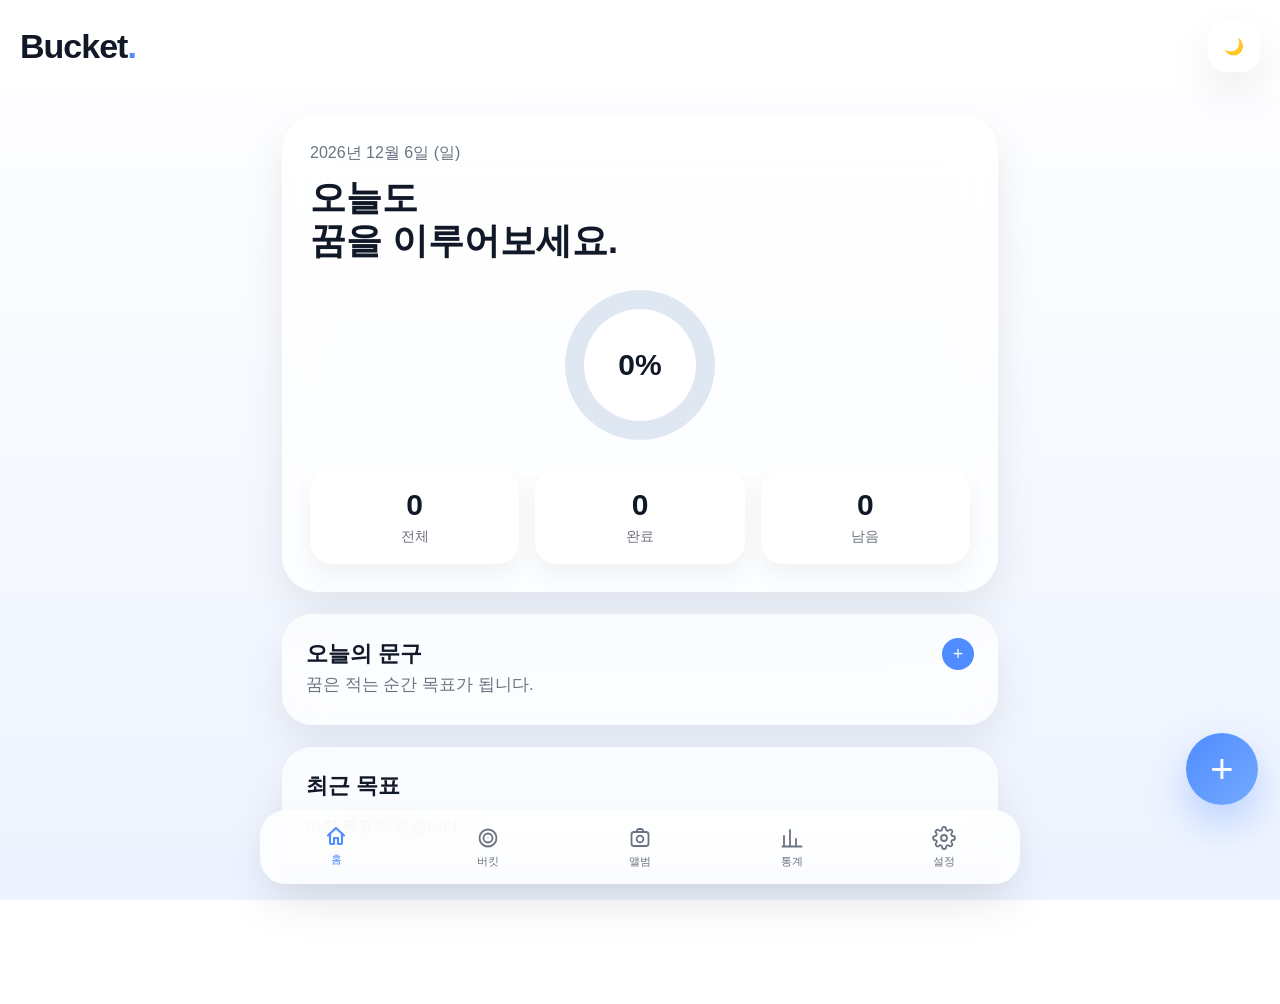
==== index.html @ 5570cad8 "Add files via upload" ====
<!DOCTYPE html>
<html lang="ko">

<head>

    <meta charset="UTF-8">

    <meta
        name="viewport"
        content="width=device-width, initial-scale=1.0, viewport-fit=cover">

    <meta
        name="theme-color"
        content="#F5F7FB">

    <title>Bucket</title>

    <link
        rel="stylesheet"
        href="style.css">

    <script
        src="https://accounts.google.com/gsi/client"
        async
        defer
        onload="if(window.onGisLoad){window.onGisLoad();}"></script>

</head>

<body>

    <!-- ========================= -->

    <!-- TOAST / NOTICE -->

    <!-- ========================= -->

    <div class="toastContainer" id="toastContainer"></div>

    <!-- ========================= -->

    <!-- HEADER -->

    <!-- ========================= -->

    <header class="header">

        <div class="logo">

            Bucket<span>.</span>

        </div>

        <div class="headerButtons">

            <button id="themeButton">

                🌙

            </button>

        </div>

    </header>

    <!-- ========================= -->

    <!-- MAIN -->

    <!-- ========================= -->

    <main id="app">

        <!-- ========================= -->

        <!-- HOME -->

        <!-- ========================= -->

        <section
            id="homePage"
            class="page active">

            <div class="heroCard">

                <p
                    class="today"
                    id="todayDate">

                </p>

                <h1>

                    오늘도<br>

                    꿈을 이루어보세요.

                </h1>

                <div class="progressWrapper">

                    <div
                        class="progressCircle"
                        id="progressCircle">

                        <span id="progressPercent">

                            0%

                        </span>

                    </div>

                </div>

                <div class="heroStats">

                    <div class="statCard">

                        <h2 id="totalCount">

                            0

                        </h2>

                        <p>

                            전체

                        </p>

                    </div>

                    <div class="statCard">

                        <h2 id="doneCount">

                            0

                        </h2>

                        <p>

                            완료

                        </p>

                    </div>

                    <div class="statCard">

                        <h2 id="remainCount">

                            0

                        </h2>

                        <p>

                            남음

                        </p>

                    </div>

                </div>

            </div>

            <section class="quoteCard">

                <div class="quoteCardHeader">

                    <h3>

                        오늘의 문구

                    </h3>

                    <button
                        id="addQuoteButton"
                        class="quoteAddButton"
                        title="나만의 문구 추가">

                        +

                    </button>

                </div>

                <p id="todayQuote">

                </p>

            </section>

            <section class="recentCard">

                <h3>

                    최근 목표

                </h3>

                <div
                    id="recentBuckets">

                </div>

            </section>

        </section>

        <!-- ========================= -->

        <!-- BUCKET -->

        <!-- ========================= -->

        <section
            id="bucketPage"
            class="page">

            <div class="searchArea">

                <input
                    id="searchInput"
                    placeholder="버킷 검색">

                <button
                    id="sortButton">

                    ⇅

                </button>

            </div>

            <div
                class="categoryList"
                id="categoryList">

                <button
                    class="category active"
                    data-category="전체">

                    전체

                </button>

                <button
                    class="category"
                    data-category="여행">

                    여행

                </button>

                <button
                    class="category"
                    data-category="자기계발">

                    자기계발

                </button>

                <button
                    class="category"
                    data-category="건강">

                    건강

                </button>

                <button
                    class="category"
                    data-category="재테크">

                    재테크

                </button>

                <button
                    class="category"
                    data-category="취미">

                    취미

                </button>

                <button
                    class="category"
                    data-category="기타">

                    기타

                </button>

            </div>

            <div
                id="bucketList">

            </div>

        </section>

        <!-- ========================= -->

        <!-- GALLERY -->

        <!-- ========================= -->

        <section
            id="galleryPage"
            class="page">

            <div class="galleryHeader">

                <h2>

                    기념 앨범

                </h2>

                <p id="galleryCount">

                    0장

                </p>

            </div>

            <div
                id="galleryGrid"
                class="galleryGrid">

            </div>

        </section>

        <!-- ========================= -->

        <!-- STATS -->

        <!-- ========================= -->

        <section
            id="statsPage"
            class="page">

            <h2>

                통계

            </h2>

            <div
                id="statsContainer">

            </div>

        </section>

                <!-- ========================= -->
        <!-- SETTINGS -->
        <!-- ========================= -->

        <section
            id="settingsPage"
            class="page">

            <h2>

                설정

            </h2>

            <div class="settingsList">

                <div class="settingItem themeSettingItem">

                    <span>🎨 테마</span>

                    <div class="themeOptions" id="themeOptions">

                        <button class="themeOption" data-theme="default">
                            <span class="themeSwatch themeSwatchDefault"></span>
                            기본
                        </button>

                        <button class="themeOption" data-theme="dark">
                            <span class="themeSwatch themeSwatchDark"></span>
                            다크
                        </button>

                        <button class="themeOption" data-theme="apple">
                            <span class="themeSwatch themeSwatchApple"></span>
                            메탈
                        </button>

                        <button class="themeOption" data-theme="glass">
                            <span class="themeSwatch themeSwatchGlass"></span>
                            글래스
                        </button>

                    </div>

                </div>

                <div
                    class="settingItem metalDarkSettingItem"
                    id="metalDarkSettingItem">

                    <span>🌗 메탈 다크 모드</span>

                    <button
                        class="switchToggle"
                        id="metalDarkToggle"
                        role="switch"
                        aria-checked="true">

                        <span class="switchKnob"></span>

                    </button>

                </div>

                <button
                    class="settingItem"
                    id="googleDriveButton">

                    <span>☁️ 구글 드라이브 자동 저장</span>

                    <span class="driveStatusWrap">

                        <span id="googleDriveStatus">연결하기</span>

                        <small id="googleDriveTime"></small>

                    </span>

                </button>

                <button
                    class="settingItem"
                    id="exportButton">

                    <span>📤 전체 백업</span>

                    <span>›</span>

                </button>

                <button
                    class="settingItem"
                    id="importButton">

                    <span>📥 전체 가져오기</span>

                    <span>›</span>

                </button>

                <input
                    type="file"
                    id="importFile"
                    accept=".json"
                    hidden>

                <button
                    class="settingItem"
                    id="exportPhotosButton">

                    <span>🖼 사진만 백업</span>

                    <span>›</span>

                </button>

                <button
                    class="settingItem"
                    id="importPhotosButton">

                    <span>📥 사진만 가져오기</span>

                    <span>›</span>

                </button>

                <input
                    type="file"
                    id="importPhotosFile"
                    accept=".json"
                    hidden>

                <button
                    class="settingItem danger"
                    id="deleteAllButton">

                    <span>🗑 전체 삭제</span>

                    <span>›</span>

                </button>

            </div>

            <div class="appInfo">

                <h3>

                    Bucket v0.3

                </h3>

                <p>

                    나만의 버킷리스트를 기록하고
                    목표를 달성해보세요.

                </p>

            </div>

        </section>

    </main>

    <!-- ========================= -->
    <!-- ADD BUTTON -->
    <!-- ========================= -->

    <button
        id="addButton"
        class="fab">

        +

    </button>

    <!-- ========================= -->
    <!-- ADD / EDIT MODAL -->
    <!-- ========================= -->

    <div
        class="modal"
        id="bucketModal">

        <div class="modalSheet">

            <div class="sheetHeader">

                <h2 id="modalTitle">

                    새 버킷리스트

                </h2>

            </div>

            <div class="inputGroup">

                <label>

                    제목

                </label>

                <input
                    id="titleInput"
                    placeholder="예) 오로라 보기">

            </div>

            <div class="inputGroup">

                <label>

                    카테고리

                </label>

                <select
                    id="categoryInput">

                    <option>여행</option>
                    <option>자기계발</option>
                    <option>건강</option>
                    <option>재테크</option>
                    <option>취미</option>
                    <option>기타</option>

                </select>

            </div>

            <div class="doubleRow">

                <div class="inputGroup">

                    <label>

                        목표 날짜

                    </label>

                    <input
                        type="date"
                        id="dateInput">

                </div>

                <div class="inputGroup">

                    <label>

                        중요도

                    </label>

                    <select
                        id="starInput">

                        <option value="false">

                            일반

                        </option>

                        <option value="true">

                            ⭐ 중요

                        </option>

                    </select>

                </div>

            </div>

            <div class="inputGroup">

                <label>

                    메모

                </label>

                <textarea
                    id="memoInput"
                    rows="5"
                    placeholder="메모를 입력하세요."></textarea>

            </div>

            <div class="modalButtons">

                <button
                    id="saveButton"
                    class="primaryButton">

                    저장

                </button>

                <button
                    id="cancelButton"
                    class="secondaryButton">

                    취소

                </button>

            </div>

        </div>

    </div>

    <!-- ========================= -->
    <!-- QUOTE MODAL -->
    <!-- ========================= -->

    <div
        class="modal"
        id="quoteModal">

        <div class="modalSheet">

            <div class="sheetHeader">

                <h2>

                    나만의 문구

                </h2>

            </div>

            <div class="inputGroup">

                <label>

                    새 문구 입력

                </label>

                <textarea
                    id="quoteTextInput"
                    rows="3"
                    placeholder="예) 나만의 응원 문구를 적어보세요."></textarea>

            </div>

            <div class="modalButtons">

                <button
                    id="quoteAddSaveButton"
                    class="primaryButton">

                    추가

                </button>

                <button
                    id="quoteCloseButton"
                    class="secondaryButton">

                    닫기

                </button>

            </div>

            <div
                id="myQuoteList"
                class="myQuoteList">

            </div>

        </div>

    </div>

    <!-- ========================= -->
    <!-- COMPLETE CELEBRATION MODAL -->
    <!-- ========================= -->

    <div
        class="modal"
        id="celebrateModal">

        <div class="modalSheet">

            <div class="sheetHeader celebrateHeader">

                <div class="celebrateEmoji">🎉</div>

                <h2 id="celebrateTitle">

                    목표 달성!

                </h2>

                <p class="celebrateSub">

                    기념 사진을 남겨보세요.

                </p>

            </div>

            <div class="inputGroup">

                <label id="photoInputLabel">

                    기념 사진 (선택)

                </label>

                <p
                    class="photoLimitHint"
                    id="photoLimitHint">

                </p>

                <label
                    class="photoUpload"
                    id="photoUploadArea">

                    <input
                        type="file"
                        id="photoInput"
                        accept="image/*"
                        hidden>

                    <div
                        class="photoPlaceholder"
                        id="photoPlaceholder">

                        <span>📷</span>

                        <p>

                            탭해서 사진 선택

                        </p>

                    </div>

                    <img
                        id="photoPreview"
                        class="photoPreview hidden"
                        alt="기념 사진 미리보기">

                </label>

                <div
                    id="photoPreviewGrid"
                    class="photoPreviewGrid hidden">

                </div>

            </div>

            <div class="modalButtons">

                <button
                    id="celebrateSaveButton"
                    class="primaryButton">

                    완료 저장

                </button>

                <button
                    id="celebrateSkipButton"
                    class="secondaryButton">

                    사진 없이 완료

                </button>

            </div>

        </div>

    </div>

    <!-- ========================= -->
    <!-- PHOTO VIEW MODAL -->
    <!-- ========================= -->

    <div
        class="modal photoViewModal"
        id="photoViewModal">

        <div class="photoViewContent">

            <button
                id="closePhotoView"
                class="photoViewClose">

                ✕

            </button>

            <img
                id="photoViewImage"
                alt="기념 사진">

            <p id="photoViewTitle"></p>

            <p
                id="photoViewBucket"
                class="photoViewBucket">

            </p>

            <div class="photoViewActions">

                <button
                    id="replacePhotoButton"
                    class="photoActionButton replace">

                    교체

                </button>

                <button
                    id="deletePhotoButton"
                    class="photoActionButton delete">

                    삭제

                </button>

            </div>

            <input
                type="file"
                id="replacePhotoInput"
                accept="image/*"
                hidden>

        </div>

    </div>

    <!-- ========================= -->
    <!-- WELCOME / INSTALL GUIDE MODAL -->
    <!-- ========================= -->

    <div
        class="modal"
        id="welcomeModal">

        <div class="modalSheet">

            <div class="sheetHeader welcomeHeader">

                <div class="welcomeEmoji">✨</div>

                <h2>
                    버킷리스트에 오신 걸 환영해요
                </h2>

                <p class="welcomeSub">
                    홈 화면에 추가하면 앱처럼 더 편하게 쓸 수 있어요.
                </p>

            </div>

            <div class="installGuide">

                <div class="installStep">

                    <span class="installStepNum">1</span>

                    <div class="installStepText">
                        <strong>Safari에서 열기</strong>
                        <p>다른 앱 안에서 열었다면 Safari로 열어주세요.</p>
                    </div>

                </div>

                <div class="installStep">

                    <span class="installStepNum">2</span>

                    <div class="installStepText">
                        <strong>공유 버튼 탭하기</strong>
                        <p>화면 하단의 <span class="installIcon">⎋</span> 공유 아이콘을 눌러주세요.</p>
                    </div>

                </div>

                <div class="installStep">

                    <span class="installStepNum">3</span>

                    <div class="installStepText">
                        <strong>더보기 선택</strong>
                        <p>목록을 아래로 내려 "더보기"를 눌러주세요.</p>
                    </div>

                </div>

                <div class="installStep">

                    <span class="installStepNum">4</span>

                    <div class="installStepText">
                        <strong>홈 화면에 추가</strong>
                        <p>"홈 화면에 추가"를 선택하면 아이콘이 생성돼요.</p>
                    </div>

                </div>

            </div>

            <div class="modalButtons">

                <button
                    id="welcomeCloseButton"
                    class="primaryButton">

                    확인했어요

                </button>

            </div>

        </div>

    </div>

    <!-- ========================= -->
    <!-- BOTTOM NAVIGATION -->
    <!-- ========================= -->

    <nav class="bottomNav">

        <button
            class="navButton active"
            data-page="homePage">

            <span class="navIcon">
                <svg viewBox="0 0 24 24">
                    <path d="M4 11.5 12 4l8 7.5" />
                    <path d="M6 10v9a1 1 0 0 0 1 1h3v-6h4v6h3a1 1 0 0 0 1-1v-9" />
                </svg>
            </span>

            <small>홈</small>

        </button>

        <button
            class="navButton"
            data-page="bucketPage">

            <span class="navIcon">
                <svg viewBox="0 0 24 24">
                    <circle cx="12" cy="12" r="8.5" />
                    <circle cx="12" cy="12" r="4.5" />
                    <circle cx="12" cy="12" r="0.6" fill="currentColor" stroke="none" />
                </svg>
            </span>

            <small>버킷</small>

        </button>

        <button
            class="navButton"
            data-page="galleryPage">

            <span class="navIcon">
                <svg viewBox="0 0 24 24">
                    <rect x="3.5" y="6" width="17" height="14" rx="2.5" />
                    <path d="M8 6l1.6-2.4A1 1 0 0 1 10.5 3h3a1 1 0 0 1 .9.6L16 6" />
                    <circle cx="12" cy="13" r="3.4" />
                </svg>
            </span>

            <small>앨범</small>

        </button>

        <button
            class="navButton"
            data-page="statsPage">

            <span class="navIcon">
                <svg viewBox="0 0 24 24">
                    <path d="M4 20V10" />
                    <path d="M10 20V4" />
                    <path d="M16 20v-7" />
                    <path d="M2.5 20.5h19" />
                </svg>
            </span>

            <small>통계</small>

        </button>

        <button
            class="navButton"
            data-page="settingsPage">

            <span class="navIcon">
                <svg viewBox="0 0 24 24">
                    <circle cx="12" cy="12" r="3" />
                    <path d="M19.4 15a1.65 1.65 0 0 0 .33 1.82l.06.06a2 2 0 1 1-2.83 2.83l-.06-.06a1.65 1.65 0 0 0-1.82-.33 1.65 1.65 0 0 0-1 1.51V21a2 2 0 0 1-4 0v-.09A1.65 1.65 0 0 0 9 19.4a1.65 1.65 0 0 0-1.82.33l-.06.06a2 2 0 1 1-2.83-2.83l.06-.06a1.65 1.65 0 0 0 .33-1.82 1.65 1.65 0 0 0-1.51-1H3a2 2 0 0 1 0-4h.09A1.65 1.65 0 0 0 4.6 9a1.65 1.65 0 0 0-.33-1.82l-.06-.06a2 2 0 1 1 2.83-2.83l.06.06a1.65 1.65 0 0 0 1.82.33H9a1.65 1.65 0 0 0 1-1.51V3a2 2 0 0 1 4 0v.09a1.65 1.65 0 0 0 1 1.51 1.65 1.65 0 0 0 1.82-.33l.06-.06a2 2 0 1 1 2.83 2.83l-.06.06a1.65 1.65 0 0 0-.33 1.82V9a1.65 1.65 0 0 0 1.51 1H21a2 2 0 0 1 0 4h-.09a1.65 1.65 0 0 0-1.51 1z" />
                </svg>
            </span>

            <small>설정</small>

        </button>

    </nav>

    <script src="app.js"></script>

</body>

</html>
---- style.css ----
/* =======================================================
   Bucket App v0.2
   style.css - Part 1
======================================================= */

*{
    margin:0;
    padding:0;
    box-sizing:border-box;
    -webkit-tap-highlight-color:transparent;
}

:root{

    --blue:#4F8CFF;
    --green:#2ECC71;
    --orange:#FFB347;
    --red:#FF6B6B;
    --purple:#8B5CF6;

    --background:#F4F7FB;
    --card:rgba(255,255,255,.72);

    --surface:#FFFFFF;
    --surface-alt:#F5F7FB;
    --secondary-btn:#E5E7EB;

    --nav-bg:rgba(255,255,255,.82);
    --header-bg:rgba(255,255,255,.72);
    --header-border:rgba(255,255,255,.35);

    --text:#111827;
    --sub:#6B7280;

    --radius:28px;

    --shadow:
    0 20px 45px rgba(0,0,0,.08);

    --border:
    rgba(255,255,255,.45);

    --card-blur:20px;
    --nav-blur:24px;
    --header-blur:18px;

    --track-bg:#DFE7F3;

    --body-bg:
    linear-gradient(
    180deg,
    #ffffff,
    #edf3ff
    );

}

html{

    scroll-behavior:smooth;

}

body{

    font-family:
    -apple-system,
    BlinkMacSystemFont,
    "SF Pro Display",
    "Pretendard",
    sans-serif;

    background:var(--body-bg);

    background-attachment:fixed;

    color:var(--text);

    min-height:100vh;

    padding-bottom:120px;

    transition:
    background .4s ease,
    color .3s ease;

}

/* ===================================== */
/* THEME: DARK                            */
/* ===================================== */

body.dark{

    --background:#0F172A;
    --card:rgba(30,41,59,.82);

    --surface:#1E293B;
    --surface-alt:#334155;
    --secondary-btn:#334155;

    --nav-bg:rgba(30,41,59,.92);
    --header-bg:rgba(15,23,42,.82);
    --header-border:rgba(255,255,255,.08);

    --text:#F8FAFC;
    --sub:#CBD5E1;

    --border:rgba(255,255,255,.08);

    --track-bg:#334155;

    --body-bg:#0F172A;

}

/* ===================================== */
/* THEME: APPLE (Brushed Steel / Metal)   */
/* ===================================== */

body.apple{

    --blue:#8FA6B8;
    --green:#30D158;
    --orange:#FF9F0A;
    --red:#FF453A;
    --purple:#A98FD8;

    --metal-blue:
    linear-gradient(
    135deg,
    #E4E9EE 0%,
    #AEBBC6 22%,
    #6E8497 48%,
    #435364 72%,
    #263038 100%
    );

    --metal-blue-flat:#5B7185;

    --background:#2A2C2F;
    --card:rgba(255,255,255,.07);

    --surface:#3A3D41;
    --surface-alt:#313437;
    --secondary-btn:#45484D;

    --nav-bg:rgba(28,30,32,.78);
    --header-bg:rgba(24,26,28,.7);
    --header-border:rgba(255,255,255,.08);

    --text:#F1F2F4;
    --sub:#9A9DA3;

    --shadow:
    0 20px 45px rgba(0,0,0,.45);

    --border:rgba(255,255,255,.09);

    --track-bg:#1E2022;

    --body-bg:
    radial-gradient(
    circle at 18% -10%,
    #55585c,
    transparent 55%
    ),
    radial-gradient(
    circle at 90% 110%,
    #3a3d40,
    transparent 55%
    ),
    repeating-linear-gradient(
    100deg,
    rgba(255,255,255,.025) 0px,
    rgba(255,255,255,.025) 1px,
    transparent 1px,
    transparent 3px
    ),
    linear-gradient(
    165deg,
    #34363a,
    #1c1d1f 60%,
    #131415
    );

    font-family:
    -apple-system,
    BlinkMacSystemFont,
    "SF Pro Display",
    "SF Pro Text",
    "Pretendard",
    sans-serif;

    letter-spacing:-.2px;

}

body.apple .heroCard,
body.apple .quoteCard,
body.apple .recentCard,
body.apple .bucketCard,
body.apple .statsCard,
body.apple .settingItem,
body.apple .modalSheet{

    border:1px solid rgba(255,255,255,.08);

    background-image:
    linear-gradient(
    155deg,
    rgba(255,255,255,.09),
    rgba(255,255,255,.02) 40%,
    rgba(0,0,0,.12)
    );

}

body.apple .header,
body.apple .bottomNav,
body.apple .headerButtons button,
body.apple .statCard,
body.apple .recentItem,
body.apple .tag,
body.apple .category,
body.apple #sortButton,
body.apple .searchArea input{

    border:1px solid rgba(255,255,255,.08);

    background-image:
    linear-gradient(
    160deg,
    rgba(255,255,255,.06),
    rgba(255,255,255,0) 50%
    );

}

/* ----- 메탈 버튼 / 포인트 요소 ----- */

body.apple .primaryButton,
body.apple .quoteAddButton,
body.apple .fab{

    background:var(--metal-blue);

    background-size:100% 220%;

    background-position:0 15%;

    color:#EEF2F5;

    border:1px solid rgba(255,255,255,.25);

    text-shadow:0 1px 1px rgba(0,0,0,.35);

    box-shadow:
    0 12px 26px rgba(0,0,0,.4),
    inset 0 1px 0 rgba(255,255,255,.5),
    inset 0 -6px 10px rgba(0,0,0,.25);

}

body.apple .category.active{

    background:var(--metal-blue);

    background-size:100% 100%;

    background-repeat:no-repeat;

    background-clip:border-box;

    color:#EEF2F5;

    border:1px solid rgba(255,255,255,.25);

    text-shadow:0 1px 1px rgba(0,0,0,.35);

    box-shadow:
    0 10px 20px rgba(0,0,0,.35),
    inset 0 1px 0 rgba(255,255,255,.5),
    inset 0 -4px 8px rgba(0,0,0,.22);

}

body.apple .fab{

    box-shadow:
    0 18px 40px rgba(0,0,0,.5),
    inset 0 1px 0 rgba(255,255,255,.55),
    inset 0 -8px 14px rgba(0,0,0,.3);

}

body.apple .navButton.active{

    color:#DCE3E9;

    text-shadow:0 0 10px rgba(143,166,184,.6);

}

body.apple .chartBar{

    background:#1E2022;

    box-shadow:inset 0 1px 3px rgba(0,0,0,.5);

}

body.apple .chartFill{

    background:var(--metal-blue);

    background-size:220% 100%;

    box-shadow:inset 0 1px 0 rgba(255,255,255,.4);

}

body.apple .progressCircle{

    box-shadow:
    inset 0 2px 4px rgba(255,255,255,.15),
    inset 0 -2px 6px rgba(0,0,0,.4);

}

body.apple .progressCircle::after{

    box-shadow:inset 0 2px 6px rgba(0,0,0,.35);

}

body.apple .logo span{

    background:var(--metal-blue);

    -webkit-background-clip:text;

    background-clip:text;

    color:transparent;

}

/* ----- 메탈 완료 / 수정 / 삭제 버튼 (무채색) ----- */

body.apple{

    --metal-silver:
    linear-gradient(
    135deg,
    #F4F5F6 0%,
    #DBDEE1 20%,
    #AFB4B9 46%,
    #71767C 72%,
    #34363A 100%
    );

    --metal-graphite:
    linear-gradient(
    135deg,
    #E3E5E7 0%,
    #C0C4C8 20%,
    #888D92 46%,
    #4E5257 72%,
    #202224 100%
    );

    --metal-charcoal:
    linear-gradient(
    135deg,
    #D2D4D6 0%,
    #A4A8AC 20%,
    #666A6E 46%,
    #363839 72%,
    #131415 100%
    );

}

body.apple .bucketButtons button{

    background-size:100% 220%;

    background-position:0 15%;

    border:1px solid rgba(255,255,255,.25);

    text-shadow:0 1px 1px rgba(0,0,0,.35);

    box-shadow:
    0 10px 22px rgba(0,0,0,.4),
    inset 0 1px 0 rgba(255,255,255,.5),
    inset 0 -6px 10px rgba(0,0,0,.25);

}

body.apple .completeButton{

    background:var(--metal-silver);

    color:#1C1D1F;

    text-shadow:0 1px 0 rgba(255,255,255,.4);

}

body.apple .editButton{

    background:var(--metal-graphite);

}

body.apple .deleteButton{

    background:var(--metal-charcoal);

}

/* ----- 메탈 다크모드 끔 (조금 더 밝은 브러시드 알루미늄) ----- */

body.apple.metalLight{

    --background:#E7E9EC;
    --card:rgba(255,255,255,.55);

    --surface:#F3F4F6;
    --surface-alt:#E9EAEC;
    --secondary-btn:#DCDEE1;

    --nav-bg:rgba(255,255,255,.8);
    --header-bg:rgba(255,255,255,.72);
    --header-border:rgba(0,0,0,.06);

    --text:#1C1D1F;
    --sub:#6A6D72;

    --shadow:
    0 20px 45px rgba(0,0,0,.1);

    --border:rgba(0,0,0,.06);

    --track-bg:#D6D8DB;

    --body-bg:
    radial-gradient(
    circle at 18% -10%,
    #ffffff,
    transparent 55%
    ),
    radial-gradient(
    circle at 90% 110%,
    #eef0f2,
    transparent 55%
    ),
    repeating-linear-gradient(
    100deg,
    rgba(255,255,255,.5) 0px,
    rgba(255,255,255,.5) 1px,
    transparent 1px,
    transparent 3px
    ),
    linear-gradient(
    165deg,
    #f4f5f6,
    #e3e5e7 60%,
    #d6d8db
    );

}

body.apple.metalLight .heroCard,
body.apple.metalLight .quoteCard,
body.apple.metalLight .recentCard,
body.apple.metalLight .bucketCard,
body.apple.metalLight .statsCard,
body.apple.metalLight .settingItem,
body.apple.metalLight .modalSheet{

    border:1px solid rgba(0,0,0,.05);

    background-image:
    linear-gradient(
    155deg,
    rgba(255,255,255,.6),
    rgba(255,255,255,.15) 40%,
    rgba(0,0,0,.02)
    );

}

body.apple.metalLight .header,
body.apple.metalLight .bottomNav,
body.apple.metalLight .headerButtons button,
body.apple.metalLight .statCard,
body.apple.metalLight .recentItem,
body.apple.metalLight .tag,
body.apple.metalLight .category,
body.apple.metalLight #sortButton,
body.apple.metalLight .searchArea input{

    border:1px solid rgba(0,0,0,.05);

    background-image:
    linear-gradient(
    160deg,
    rgba(255,255,255,.5),
    rgba(255,255,255,0) 50%
    );

}

body.apple.metalLight .navButton.active{

    color:#3A4A57;

    text-shadow:none;

}

body.apple.metalLight .chartBar{

    background:#D6D8DB;

    box-shadow:inset 0 1px 3px rgba(0,0,0,.15);

}

body.apple.metalLight .category{

    box-shadow:0 4px 10px rgba(0,0,0,.06);

}

body.apple.metalLight .category.active{

    background:
    linear-gradient(
    135deg,
    #EEF0F2 0%,
    #CDD1D5 35%,
    #9BA0A5 70%,
    #6E7276 100%
    );

    color:#1C1D1F;

    text-shadow:none;

    border:1px solid rgba(0,0,0,.08);

    box-shadow:
    0 6px 14px rgba(0,0,0,.14),
    inset 0 1px 0 rgba(255,255,255,.55);

}

/* ===================================== */
/* THEME: GLASS (iOS 26 Liquid Glass)     */
/* ===================================== */

body.glass{

    --blue:#0A84FF;
    --green:#30D158;
    --orange:#FF9F0A;
    --red:#FF453A;
    --purple:#BF5AF2;

    --background:#E9EEF9;
    --card:rgba(255,255,255,.42);

    --surface:rgba(255,255,255,.6);
    --surface-alt:rgba(255,255,255,.4);
    --secondary-btn:rgba(255,255,255,.5);

    --nav-bg:rgba(255,255,255,.38);
    --header-bg:rgba(255,255,255,.32);
    --header-border:rgba(255,255,255,.55);

    --text:#0B0B0F;
    --sub:#4B4B55;

    --shadow:
    0 25px 60px rgba(31,38,135,.18);

    --border:rgba(255,255,255,.65);

    --track-bg:rgba(255,255,255,.35);

    --card-blur:34px;
    --nav-blur:36px;
    --header-blur:30px;

    --body-bg:
    radial-gradient(
    circle at 12% 8%,
    rgba(255,120,180,.55),
    transparent 42%
    ),
    radial-gradient(
    circle at 85% 15%,
    rgba(120,170,255,.55),
    transparent 45%
    ),
    radial-gradient(
    circle at 30% 90%,
    rgba(140,255,210,.45),
    transparent 45%
    ),
    linear-gradient(
    180deg,
    #dbe6ff,
    #eef2ff
    );

}

body.glass .heroCard,
body.glass .quoteCard,
body.glass .recentCard,
body.glass .bucketCard,
body.glass .statsCard,
body.glass .settingItem,
body.glass .modalSheet,
body.glass .header,
body.glass .bottomNav,
body.glass .headerButtons button,
body.glass .galleryItem,
body.glass .galleryEmpty{

    backdrop-filter:blur(var(--card-blur)) saturate(180%);
    -webkit-backdrop-filter:blur(var(--card-blur)) saturate(180%);

    border:1px solid var(--border);

    box-shadow:
    var(--shadow),
    inset 0 1px 0 rgba(255,255,255,.6);

}

body.glass .fab{

    background:
    linear-gradient(
    135deg,
    rgba(10,132,255,.9),
    rgba(120,170,255,.75)
    );

    backdrop-filter:blur(10px);

    border:1px solid rgba(255,255,255,.5);

}

body.glass .primaryButton{

    backdrop-filter:blur(10px);

}

button,
input,
textarea,
select{

    font:inherit;

}

button{

    border:none;

    background:none;

    cursor:pointer;

}

input,
textarea,
select{

    border:none;

    outline:none;

}

::-webkit-scrollbar{

    display:none;

}

/* ===================================== */

.header{

    position:sticky;

    top:0;

    z-index:100;

    display:flex;

    justify-content:space-between;

    align-items:center;

    padding:20px;

    backdrop-filter:blur(var(--header-blur));

    background:var(--header-bg);

    border-bottom:
    1px solid var(--header-border);

    transition:background .3s ease, border-color .3s ease;

}

.logo{

    font-size:34px;

    font-weight:700;

    letter-spacing:-1px;

}

.logo span{

    color:var(--blue);

}

.headerButtons{

    display:flex;

    gap:12px;

}

.headerButtons button{

    width:52px;

    height:52px;

    border-radius:18px;

    background:var(--card);

    backdrop-filter:blur(var(--card-blur));

    box-shadow:var(--shadow);

    transition:.25s;

}

.headerButtons button:active{

    transform:scale(.95);

}

/* ===================================== */

main{

    max-width:760px;

    margin:auto;

    padding:22px;

}

.page{

    display:none;

}

.page.active{

    display:block;

    animation:fade .35s;

}

@keyframes fade{

    from{

        opacity:0;

        transform:translateY(20px);

    }

    to{

        opacity:1;

        transform:none;

    }

}

/* ===================================== */

.heroCard{

    padding:28px;

    border-radius:36px;

    background:var(--card);

    backdrop-filter:blur(var(--card-blur));

    box-shadow:var(--shadow);

}

.today{

    color:var(--sub);

    margin-bottom:12px;

}

.heroCard h1{

    font-size:36px;

    line-height:1.2;

    margin-bottom:28px;

}

.progressWrapper{

    display:flex;

    justify-content:center;

}

.progressCircle{

    width:150px;

    height:150px;

    border-radius:50%;

    background:
    conic-gradient(
    var(--blue) 0deg,
    var(--blue) 0deg,
    #DFE7F3 0deg
    );

    position:relative;

    display:flex;

    justify-content:center;

    align-items:center;

}

.progressCircle::after{

    content:"";

    position:absolute;

    width:112px;

    height:112px;

    border-radius:50%;

    background:var(--surface);

}

.progressCircle span{

    position:relative;

    z-index:2;

    font-size:30px;

    font-weight:700;

}

.heroStats{

    display:grid;

    grid-template-columns:repeat(3,1fr);

    gap:16px;

    margin-top:30px;

}

.statCard{

    background:var(--surface);

    border-radius:22px;

    padding:18px;

    text-align:center;

    box-shadow:
    0 10px 25px rgba(0,0,0,.05);

    transition:background .3s ease;

}

.statCard h2{

    font-size:30px;

    margin-bottom:6px;

}

.statCard p{

    color:var(--sub);

    font-size:14px;

}

/* ===================================== */
/* HOME */
/* ===================================== */

.quoteCard,
.recentCard{

    margin-top:22px;

    padding:24px;

    border-radius:30px;

    background:var(--card);

    backdrop-filter:blur(var(--card-blur));

    box-shadow:var(--shadow);

}

.quoteCard h3,
.recentCard h3{

    font-size:22px;

    margin-bottom:16px;

}

.quoteCardHeader{

    display:flex;

    align-items:center;

    justify-content:space-between;

}

.quoteCardHeader h3{

    margin-bottom:0;

}

.quoteAddButton{

    width:32px;

    height:32px;

    border-radius:50%;

    border:none;

    background:var(--blue);

    color:#fff;

    font-size:18px;

    line-height:1;

    cursor:pointer;

    display:flex;

    align-items:center;

    justify-content:center;

    flex-shrink:0;

    transition:.2s;

}

.quoteAddButton:hover{

    transform:scale(1.08);

}

.myQuoteList{

    margin-top:20px;

    display:flex;

    flex-direction:column;

    gap:10px;

    max-height:240px;

    overflow-y:auto;

}

.myQuoteItem{

    display:flex;

    align-items:center;

    justify-content:space-between;

    gap:10px;

    padding:14px 16px;

    border-radius:16px;

    background:var(--surface-alt);

}

.myQuoteItem p{

    font-size:14px;

    line-height:1.5;

    word-break:break-word;

}

.myQuoteDelete{

    border:none;

    background:none;

    color:var(--red);

    font-size:16px;

    cursor:pointer;

    flex-shrink:0;

}

.myQuoteEmpty{

    text-align:center;

    color:var(--sub);

    font-size:14px;

    padding:10px 0;

}

#todayQuote{

    font-size:17px;

    line-height:1.8;

    color:var(--sub);

}

#recentBuckets{

    display:flex;

    flex-direction:column;

    gap:14px;

}

.recentItem{

    background:var(--surface);

    padding:16px;

    border-radius:18px;

    display:flex;

    justify-content:space-between;

    align-items:center;

    transition:.25s;

}

.recentItem:hover{

    transform:translateY(-2px);

}

.recentTitle{

    font-weight:600;

}

.recentDate{

    font-size:13px;

    color:var(--sub);

}

/* ===================================== */
/* SEARCH */
/* ===================================== */

.searchArea{

    display:flex;

    gap:12px;

    margin-bottom:22px;

}

.searchArea input{

    flex:1;

    height:56px;

    padding:0 18px;

    border-radius:18px;

    background:var(--surface);

    color:var(--text);

    box-shadow:var(--shadow);

}

#sortButton{

    width:56px;

    height:56px;

    border-radius:18px;

    background:var(--surface);

    color:var(--text);

    box-shadow:var(--shadow);

    font-size:22px;

}

/* ===================================== */
/* CATEGORY */
/* ===================================== */

.categoryList{

    display:flex;

    gap:10px;

    overflow-x:auto;

    padding-bottom:10px;

    margin-bottom:22px;

}

.category{

    white-space:nowrap;

    padding:10px 18px;

    border-radius:999px;

    background:var(--surface);

    color:var(--text);

    box-shadow:0 8px 18px rgba(0,0,0,.05);

    transition:.25s;

}

.category.active{

    background:var(--blue);

    color:white;

}

/* ===================================== */
/* BUCKET CARD */
/* ===================================== */

#bucketList{

    display:flex;

    flex-direction:column;

    gap:18px;

}

.bucketCard{

    padding:22px;

    border-radius:28px;

    background:var(--card);

    backdrop-filter:blur(var(--card-blur));

    box-shadow:var(--shadow);

    transition:.3s;

    animation:fade .35s;

}

.bucketCard:hover{

    transform:translateY(-3px);

}

.bucketHeader{

    display:flex;

    justify-content:space-between;

    align-items:flex-start;

    margin-bottom:16px;

}

.bucketTitle{

    font-size:24px;

    font-weight:700;

    line-height:1.3;

}

.bucketStar{

    font-size:24px;

}

.bucketTags{

    display:flex;

    flex-wrap:wrap;

    gap:8px;

    margin-bottom:16px;

}

.tag{

    padding:8px 14px;

    border-radius:999px;

    background:var(--surface-alt);

    font-size:13px;

}

.bucketMemo{

    line-height:1.8;

    color:var(--sub);

    margin-bottom:20px;

}

.bucketButtons{

    display:flex;

    gap:10px;

}

.bucketButtons button{

    flex:1;

    height:46px;

    border-radius:16px;

    color:white;

    font-weight:600;

    transition:.25s;

}

.bucketButtons button:active{

    transform:scale(.97);

}

.completeButton{

    background:var(--green);

}

.editButton{

    background:var(--orange);

}

.deleteButton{

    background:var(--red);

}

.completed{

    opacity:.7;

}

.completed .bucketTitle{

    text-decoration:line-through;

}

/* ===================================== */
/* CELEBRATION PHOTO */
/* ===================================== */

.celebrateHeader{

    text-align:center;

}

.celebrateEmoji{

    font-size:48px;

    margin-bottom:8px;

}

.celebrateSub{

    color:var(--sub);

    margin-top:8px;

    line-height:1.6;

}

/* ===================================== */
/* WELCOME / INSTALL GUIDE                */
/* ===================================== */

.welcomeHeader{

    text-align:center;

}

.welcomeEmoji{

    font-size:44px;

    margin-bottom:8px;

}

.welcomeSub{

    color:var(--sub);

    margin-top:8px;

    line-height:1.6;

}

.installGuide{

    display:flex;

    flex-direction:column;

    gap:14px;

    margin-bottom:24px;

}

.installStep{

    display:flex;

    align-items:flex-start;

    gap:14px;

    padding:16px;

    border-radius:20px;

    background:var(--surface-alt);

}

.installStepNum{

    flex-shrink:0;

    width:28px;

    height:28px;

    border-radius:50%;

    background:var(--blue);

    color:white;

    font-size:14px;

    font-weight:700;

    display:flex;

    align-items:center;

    justify-content:center;

}

.installStepText strong{

    display:block;

    margin-bottom:4px;

    font-size:15px;

}

.installStepText p{

    color:var(--sub);

    font-size:13px;

    line-height:1.6;

}

.installIcon{

    font-weight:700;

}

body.apple .installStepNum{

    background:var(--metal-blue);

    color:#EEF2F5;

    text-shadow:0 1px 1px rgba(0,0,0,.35);

}

.photoUpload{

    display:block;

    cursor:pointer;

}

.photoPlaceholder{

    display:flex;

    flex-direction:column;

    align-items:center;

    justify-content:center;

    gap:10px;

    min-height:180px;

    border-radius:22px;

    border:2px dashed color-mix(in srgb, var(--blue) 35%, transparent);

    background:var(--surface-alt);

    color:var(--sub);

    transition:.25s;

}

.photoPlaceholder span{

    font-size:36px;

}

.photoPreview{

    width:100%;

    max-height:240px;

    object-fit:cover;

    border-radius:22px;

    box-shadow:0 10px 25px rgba(0,0,0,.08);

}

.hidden{

    display:none !important;

}

.removePhotoButton{

    margin-top:10px;

    color:var(--red);

    font-size:14px;

    font-weight:600;

}

.bucketPhoto{

    margin-bottom:16px;

    border-radius:18px;

    overflow:hidden;

    cursor:pointer;

    position:relative;

}

.bucketPhoto img{

    width:100%;

    max-height:200px;

    object-fit:cover;

    display:block;

    transition:.25s;

}

.bucketPhoto:hover img{

    transform:scale(1.02);

}

.bucketPhotoLabel{

    position:absolute;

    left:12px;

    bottom:12px;

    padding:6px 12px;

    border-radius:999px;

    background:rgba(0,0,0,.55);

    color:white;

    font-size:12px;

    font-weight:600;

    backdrop-filter:blur(8px);

}

.photoButton{

    background:var(--purple) !important;

}

.photoViewModal{

    align-items:center;

}

.photoViewContent{

    position:relative;

    width:calc(100% - 44px);

    max-width:760px;

    text-align:center;

}

.photoViewContent img{

    width:100%;

    max-height:70vh;

    object-fit:contain;

    border-radius:24px;

    box-shadow:var(--shadow);

}

.photoViewContent p{

    margin-top:16px;

    color:white;

    font-size:18px;

    font-weight:600;

}

.photoViewClose{

    position:absolute;

    top:-48px;

    right:0;

    width:40px;

    height:40px;

    border-radius:50%;

    background:rgba(255,255,255,.2);

    color:white;

    font-size:18px;

    backdrop-filter:blur(8px);

}

.photoLimitHint{

    font-size:13px;

    color:var(--sub);

    margin-bottom:4px;

}

.photoPreviewGrid{

    display:grid;

    grid-template-columns:repeat(3, 1fr);

    gap:10px;

    margin-top:12px;

}

.previewItem{

    position:relative;

    border-radius:16px;

    overflow:hidden;

    aspect-ratio:1;

}

.previewItem img{

    width:100%;

    height:100%;

    object-fit:cover;

    display:block;

}

.previewRemove{

    position:absolute;

    top:6px;

    right:6px;

    width:28px;

    height:28px;

    border-radius:50%;

    background:rgba(0,0,0,.55);

    color:white;

    font-size:14px;

}

.bucketPhotoGrid{

    display:grid;

    grid-template-columns:repeat(3, 1fr);

    gap:8px;

    margin-bottom:16px;

}

.bucketPhotoGrid .bucketPhoto{

    margin-bottom:0;

    aspect-ratio:1;

}

.bucketPhotoGrid .bucketPhoto img{

    width:100%;

    height:100%;

    max-height:none;

}

.bucketPhotoCount{

    grid-column:1 / -1;

    font-size:13px;

    color:var(--sub);

    margin-bottom:4px;

}

.photoViewBucket{

    margin-top:8px;

    color:rgba(255,255,255,.75);

    font-size:14px;

}

.photoViewActions{

    display:flex;

    gap:12px;

    justify-content:center;

    margin-top:20px;

}

.photoActionButton{

    min-width:110px;

    height:46px;

    border-radius:16px;

    font-weight:700;

    color:white;

}

.photoActionButton.replace{

    background:var(--orange);

}

.photoActionButton.delete{

    background:var(--red);

}

/* ===================================== */
/* GALLERY PAGE */
/* ===================================== */

.galleryHeader{

    display:flex;

    justify-content:space-between;

    align-items:flex-end;

    margin-bottom:24px;

}

.galleryHeader h2{

    font-size:32px;

}

.galleryHeader p{

    color:var(--sub);

    font-size:15px;

}

.galleryGrid{

    display:grid;

    grid-template-columns:repeat(2, 1fr);

    gap:14px;

}

.galleryItem{

    position:relative;

    border-radius:22px;

    overflow:hidden;

    background:var(--card);

    box-shadow:var(--shadow);

    cursor:pointer;

    aspect-ratio:1;

}

.galleryItem img{

    width:100%;

    height:100%;

    object-fit:cover;

    display:block;

    transition:.25s;

}

.galleryItem:hover img{

    transform:scale(1.03);

}

.galleryOverlay{

    position:absolute;

    inset:auto 0 0 0;

    padding:14px;

    background:linear-gradient(transparent, rgba(0,0,0,.72));

    color:white;

}

.galleryTitle{

    font-size:14px;

    font-weight:700;

    line-height:1.4;

}

.galleryMeta{

    font-size:12px;

    opacity:.85;

    margin-top:4px;

}

.galleryEmpty{

    grid-column:1 / -1;

    text-align:center;

    padding:48px 24px;

    border-radius:28px;

    background:var(--card);

    color:var(--sub);

    line-height:1.8;

}

/* ===================================== */
/* STATS PAGE */
/* ===================================== */

#statsPage h2{

    font-size:32px;

    margin-bottom:24px;

}

#statsContainer{

    display:grid;

    gap:18px;

}

.statsCard{

    background:var(--card);

    backdrop-filter:blur(var(--card-blur));

    border-radius:28px;

    padding:24px;

    box-shadow:var(--shadow);

}

.statsCard h3{

    margin-bottom:18px;

    font-size:20px;

}

.chartBar{

    height:16px;

    border-radius:999px;

    overflow:hidden;

    background:#E5E7EB;

}

.chartFill{

    height:100%;

    width:0%;

    background:linear-gradient(
    90deg,
    var(--blue),
    #6FA8FF
    );

    transition:width .6s ease;

}

/* ===================================== */
/* SETTINGS */
/* ===================================== */

.settingsList{

    display:flex;

    flex-direction:column;

    gap:14px;

}

.settingItem{

    width:100%;

    display:flex;

    justify-content:space-between;

    align-items:center;

    padding:20px;

    border-radius:22px;

    background:var(--card);

    backdrop-filter:blur(var(--card-blur));

    box-shadow:var(--shadow);

    color:var(--text);

    transition:.25s;

}

.settingItem:hover{

    transform:translateY(-2px);

}

.settingItem.danger{

    color:var(--red);

}

.themeSettingItem{

    flex-direction:column;

    align-items:stretch;

    gap:16px;

    cursor:default;

}

.themeSettingItem > span{

    font-weight:600;

}

.themeOptions{

    display:grid;

    grid-template-columns:repeat(4, 1fr);

    gap:10px;

}

.themeOption{

    display:flex;

    flex-direction:column;

    align-items:center;

    gap:8px;

    padding:12px 6px;

    border-radius:16px;

    background:var(--surface-alt);

    color:var(--sub);

    font-size:12px;

    font-weight:600;

    transition:.2s;

    border:2px solid transparent;

}

.themeOption:hover{

    transform:translateY(-2px);

}

.themeOption.active{

    color:var(--text);

    border-color:var(--blue);

    background:var(--surface);

}

.themeSwatch{

    width:36px;

    height:36px;

    border-radius:50%;

    background-size:100% 100%;

    background-repeat:no-repeat;

    background-clip:border-box;

    box-shadow:0 4px 10px rgba(0,0,0,.12);

    border:1px solid rgba(0,0,0,.06);

}

.themeSwatchDefault{

    background:
    linear-gradient(135deg,#ffffff,#edf3ff 60%,#4F8CFF);

}

.themeSwatchDark{

    background:
    linear-gradient(135deg,#1E293B,#0F172A 60%,#4F8CFF);

}

.themeSwatchApple{

    background:
    linear-gradient(135deg,#E4E9EE,#6E8497 45%,#263038 75%,#131415);

}

.themeSwatchGlass{

    background:
    linear-gradient(135deg,rgba(255,120,180,.8),rgba(120,170,255,.8) 55%,rgba(255,255,255,.9));
}

.metalDarkSettingItem{

    display:none;

}

.metalDarkSettingItem.show{

    display:flex;

}

.switchToggle{

    position:relative;

    width:52px;

    height:32px;

    border-radius:999px;

    background:var(--track-bg);

    transition:.25s;

    flex-shrink:0;

}

.switchToggle .switchKnob{

    position:absolute;

    top:3px;

    left:3px;

    width:26px;

    height:26px;

    border-radius:50%;

    background:#FFFFFF;

    box-shadow:0 2px 6px rgba(0,0,0,.25);

    transition:.25s;

}

.switchToggle.on{

    background:var(--green);

}

.switchToggle.on .switchKnob{

    transform:translateX(20px);

}

.driveStatusWrap{

    display:flex;

    flex-direction:column;

    align-items:flex-end;

    gap:2px;

}

#googleDriveTime{

    font-size:11px;

    color:var(--sub);

}

.appInfo{

    margin-top:30px;

    text-align:center;

    color:var(--sub);

}

.appInfo h3{

    margin-bottom:8px;

    color:var(--text);

}

/* ===================================== */
/* FLOATING BUTTON */
/* ===================================== */

.fab{

    position:fixed;

    right:22px;

    bottom:95px;

    width:72px;

    height:72px;

    border-radius:50%;

    background:linear-gradient(
    135deg,
    var(--blue),
    #74AAFF
    );

    color:white;

    font-size:40px;

    box-shadow:
    0 18px 40px rgba(79,140,255,.35);

    transition:.25s;

    z-index:900;

}

.fab:hover{

    transform:translateY(-3px);

}

.fab:active{

    transform:scale(.94);

}

/* ===================================== */
/* MODAL */
/* ===================================== */

.modal{

    position:fixed;

    inset:0;

    display:none;

    justify-content:center;

    align-items:flex-end;

    background:rgba(0,0,0,.35);

    backdrop-filter:blur(12px);

    z-index:1000;

}

.modal.show{

    display:flex;

    animation:fade .25s;

}

.modalSheet{

    width:100%;

    max-width:760px;

    max-height:90vh;

    overflow:auto;

    background:var(--surface);

    border-radius:34px 34px 0 0;

    padding:28px;

    animation:slideUp .35s ease;

}

@keyframes slideUp{

    from{

        transform:translateY(100%);

    }

    to{

        transform:translateY(0);

    }

}

.sheetHeader{

    margin-bottom:24px;

}

.inputGroup{

    display:flex;

    flex-direction:column;

    gap:8px;

    margin-bottom:18px;

}

.inputGroup label{

    font-size:14px;

    font-weight:600;

    color:var(--sub);

}

.inputGroup input,
.inputGroup textarea,
.inputGroup select{

    width:100%;

    padding:16px;

    border-radius:18px;

    background:var(--surface-alt);

    color:var(--text);

}

.doubleRow{

    display:grid;

    grid-template-columns:1fr 1fr;

    gap:16px;

}

.modalButtons{

    display:flex;

    gap:12px;

    margin-top:24px;

}

.primaryButton,
.secondaryButton{

    flex:1;

    height:54px;

    border-radius:18px;

    font-weight:700;

}

.primaryButton{

    background:var(--blue);

    color:white;

}

.secondaryButton{

    background:var(--secondary-btn);

    color:var(--text);

}

/* ===================================== */
/* BOTTOM NAV */
/* ===================================== */

.bottomNav{

    position:fixed;

    left:50%;

    transform:translateX(-50%);

    bottom:16px;

    width:calc(100% - 28px);

    max-width:760px;

    height:74px;

    display:flex;

    justify-content:space-around;

    align-items:center;

    border-radius:26px;

    background:var(--nav-bg);

    backdrop-filter:blur(var(--nav-blur));

    box-shadow:var(--shadow);

    z-index:800;

    transition:background .3s ease;

}

.navButton{

    display:flex;

    flex-direction:column;

    align-items:center;

    gap:4px;

    color:var(--sub);

    transition:.25s;

}

.navButton .navIcon{

    width:24px;

    height:24px;

    display:flex;

    align-items:center;

    justify-content:center;

}

.navButton .navIcon svg{

    width:100%;

    height:100%;

    stroke:currentColor;

    fill:none;

    stroke-width:1.8;

    stroke-linecap:round;

    stroke-linejoin:round;

    transition:.25s;

}

.navButton small{

    font-size:11px;

}

.navButton.active{

    color:var(--blue);

    transform:translateY(-2px);

}

.navButton.active .navIcon svg{

    stroke-width:2.1;

}

body.apple .navButton.active .navIcon svg{

    filter:drop-shadow(0 0 6px rgba(143,166,184,.6));

}

/* ===================================== */
/* TOAST / NOTICE */
/* ===================================== */

.toastContainer{

    position:fixed;

    top:calc(env(safe-area-inset-top, 0px) + 14px);

    left:50%;

    transform:translateX(-50%);

    width:calc(100% - 32px);

    max-width:520px;

    display:flex;

    flex-direction:column;

    gap:10px;

    z-index:3000;

    pointer-events:none;

}

.toast{

    display:flex;

    align-items:flex-start;

    gap:10px;

    padding:14px 16px;

    border-radius:18px;

    background:var(--card);

    backdrop-filter:blur(var(--card-blur));

    -webkit-backdrop-filter:blur(var(--card-blur));

    border:1px solid var(--border);

    box-shadow:var(--shadow);

    color:var(--text);

    font-size:14px;

    line-height:1.5;

    pointer-events:auto;

    animation:toastIn .35s ease;

}

.toast.toastOut{

    animation:toastOut .3s ease forwards;

}

.toastIcon{

    font-size:18px;

    flex-shrink:0;

    line-height:1.4;

}

.toastBody{

    flex:1;

}

.toastClose{

    flex-shrink:0;

    color:var(--sub);

    font-size:18px;

    line-height:1;

    padding:2px;

}

@keyframes toastIn{

    from{

        opacity:0;

        transform:translateY(-14px) scale(.97);

    }

    to{

        opacity:1;

        transform:translateY(0) scale(1);

    }

}

@keyframes toastOut{

    from{

        opacity:1;

        transform:translateY(0) scale(1);

    }

    to{

        opacity:0;

        transform:translateY(-10px) scale(.97);

    }

}

/* ===================================== */
/* RESPONSIVE */
/* ===================================== */

@media (max-width:640px){

    .heroCard h1{

        font-size:30px;

    }

    .heroStats{

        gap:8px;

    }

    .statCard{

        padding:12px 4px;

        border-radius:16px;

    }

    .statCard h2{

        font-size:20px;

        margin-bottom:4px;

        white-space:nowrap;

    }

    .statCard p{

        font-size:12px;

    }

    .doubleRow{

        grid-template-columns:1fr;

    }

    .bucketTitle{

        font-size:20px;

    }

    .progressCircle{

        width:130px;
        height:130px;

    }

    .progressCircle::after{

        width:96px;
        height:96px;

    }

    .galleryGrid{

        grid-template-columns:1fr 1fr;

    }

    .photoPreviewGrid{

        grid-template-columns:repeat(2, 1fr);

    }

    .themeOptions{

        grid-template-columns:repeat(2, 1fr);

    }

}
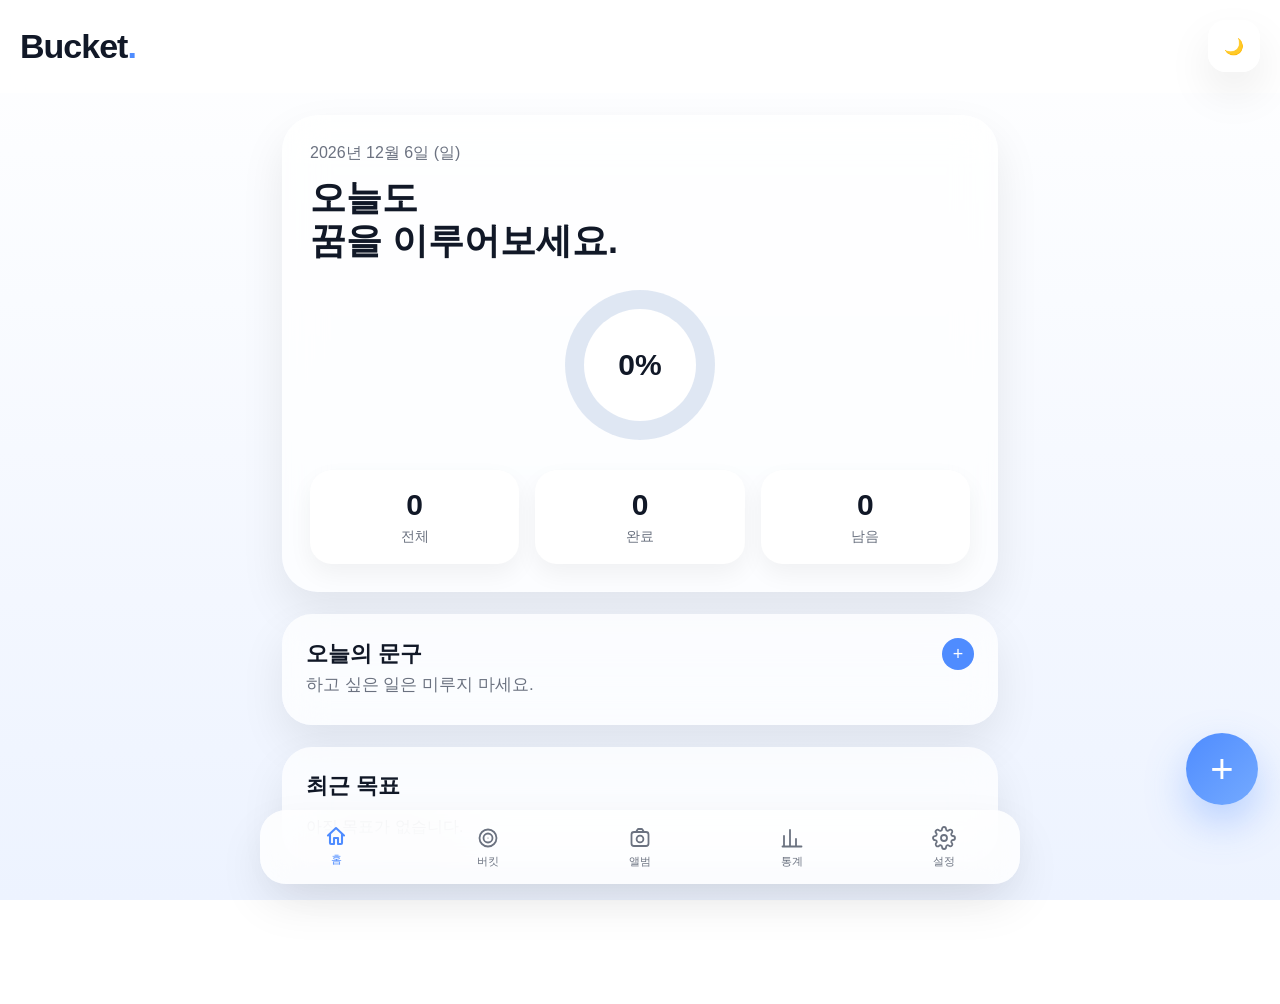
==== commit 7639e8e2: "Add files via upload" ====
--- a/index.html
+++ b/index.html
@@ -978,6 +978,14 @@
                     </div>
 
                 </div>
+
+            </div>
+
+            <div class="welcomeDriveNote">
+
+                <span class="welcomeDriveIcon">☁️</span>
+
+                <span>설정에서 구글 드라이브를 연결하면 목표와 사진이 자동으로 백업돼요.</span>
 
             </div>
 
--- a/style.css
+++ b/style.css
@@ -1567,6 +1567,48 @@
 
 }
 
+.welcomeDriveNote{
+
+    display:flex;
+
+    align-items:flex-start;
+
+    gap:10px;
+
+    margin-top:18px;
+
+    padding:14px 16px;
+
+    border-radius:16px;
+
+    background:var(--surface-alt);
+
+    color:var(--sub);
+
+    font-size:13px;
+
+    line-height:1.5;
+
+}
+
+.welcomeDriveIcon{
+
+    font-size:16px;
+
+    flex-shrink:0;
+
+    line-height:1.4;
+
+}
+
+body.apple .welcomeDriveNote{
+
+    background:rgba(255,255,255,.06);
+
+    border:1px solid rgba(255,255,255,.08);
+
+}
+
 body.apple .installStepNum{
 
     background:var(--metal-blue);
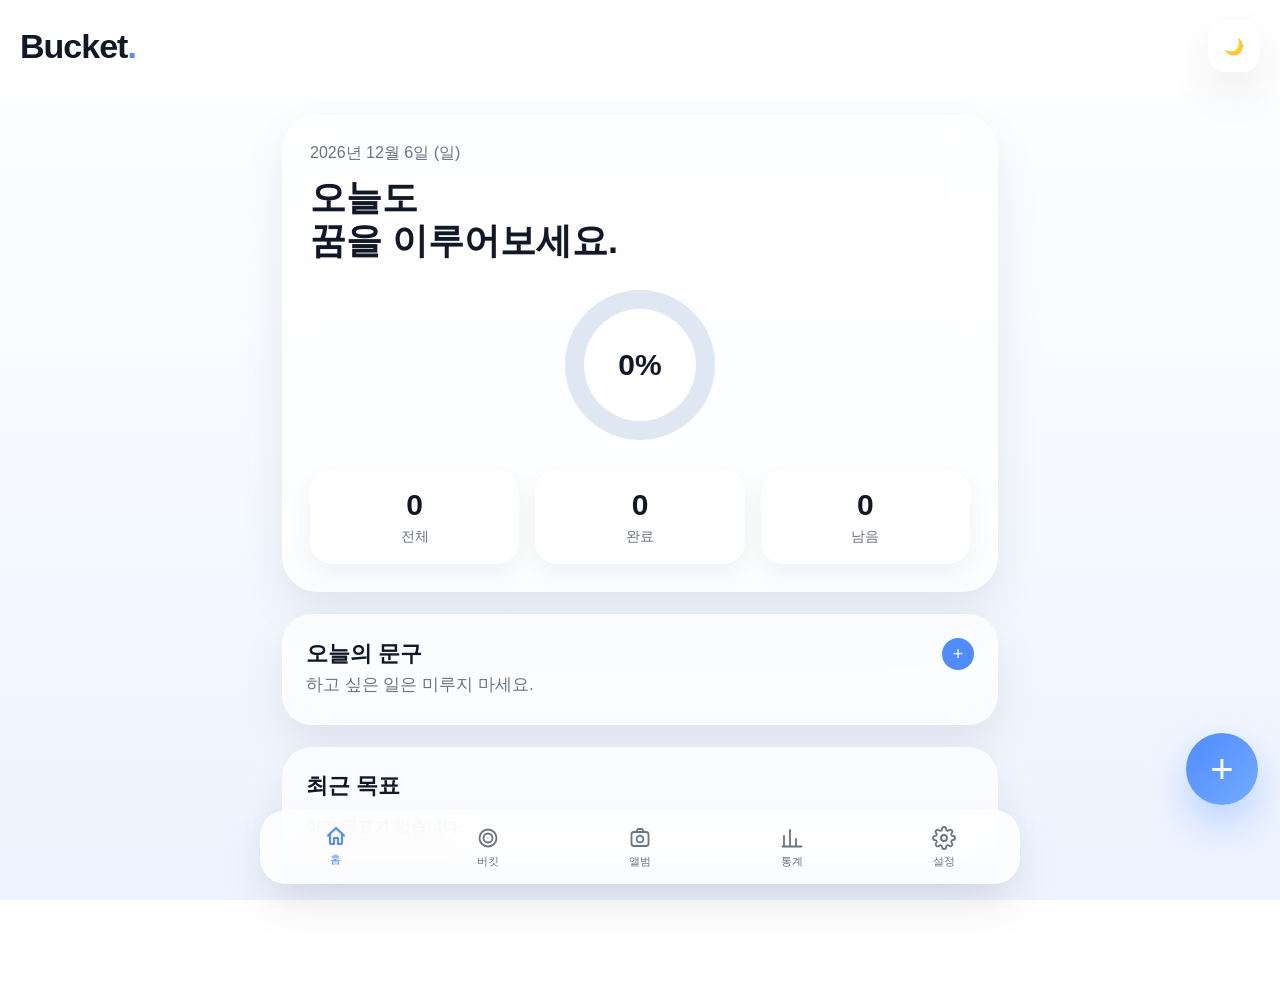
==== commit 416ad927: "Update index.html" ====
--- a/index.html
+++ b/index.html
@@ -983,7 +983,7 @@
 
             <div class="welcomeDriveNote">
 
-                <span class="welcomeDriveIcon">☁️</span>
+                <span class="installStepNum">5</span>
 
                 <span>설정에서 구글 드라이브를 연결하면 목표와 사진이 자동으로 백업돼요.</span>
 
@@ -1096,4 +1096,4 @@
 
 </body>
 
-</html>+</html>
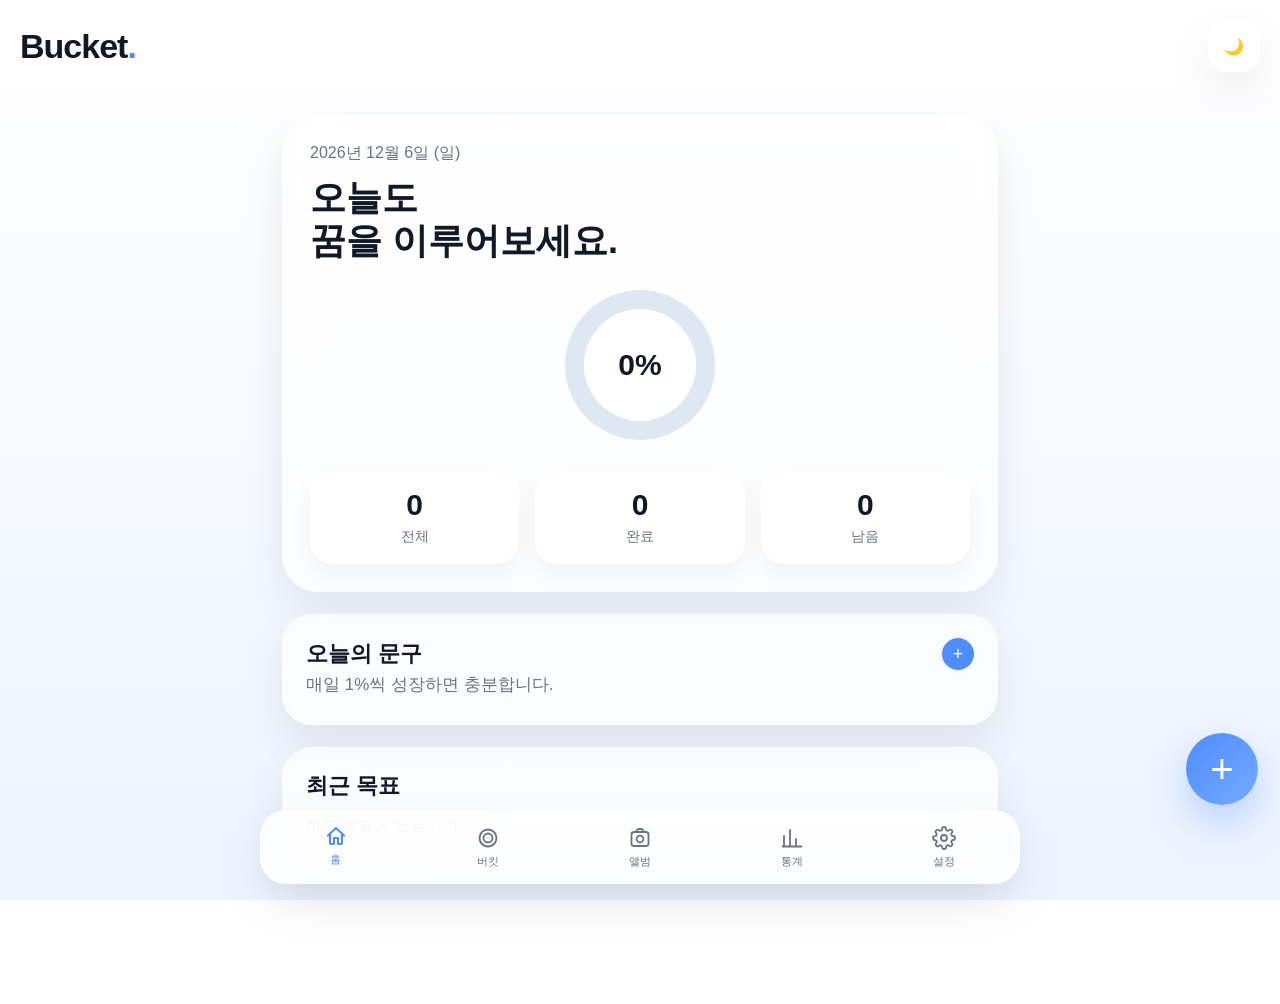
==== commit e46238be: "Update index.html" ====
--- a/index.html
+++ b/index.html
@@ -981,13 +981,16 @@
 
             </div>
 
-            <div class="welcomeDriveNote">
-
-                <span class="installStepNum">5</span>
-
-                <span>설정에서 구글 드라이브를 연결하면 목표와 사진이 자동으로 백업돼요.</span>
-
-            </div>
+                <div class="installStep">
+
+                    <span class="installStepNum">5</span>
+
+                    <div class="installStepText">
+                        <strong>구글 드라이브 자동 백업</strong>
+                        <p>설정에서 구글 드라이브를 연결하면 목표와 사진이 자동으로 백업돼요.</p>
+                    </div>
+
+                </div>
 
             <div class="modalButtons">
 
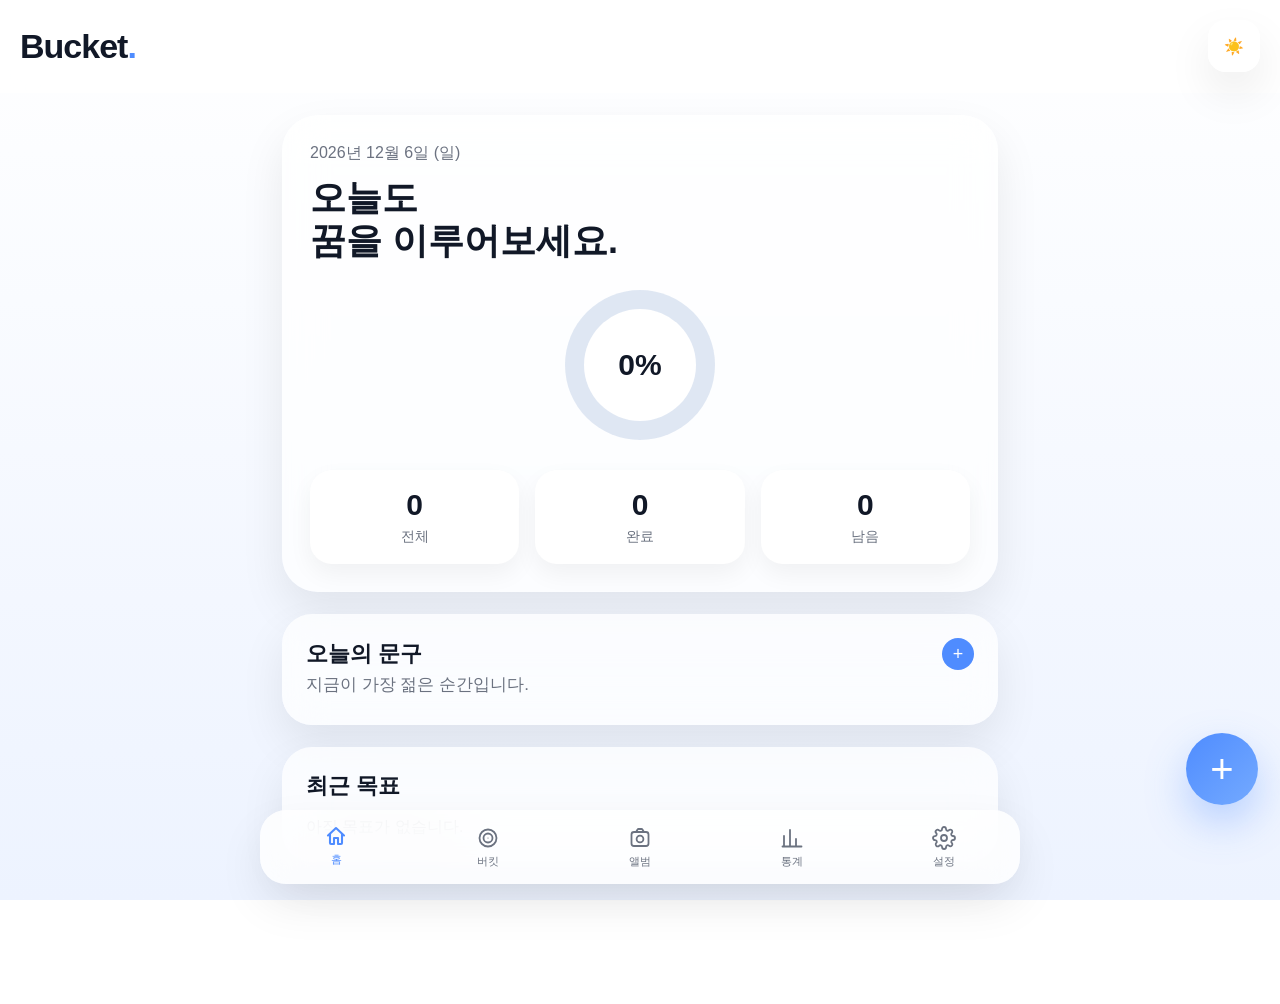
==== commit 84a4c6b4: "Add files via upload" ====
--- a/index.html
+++ b/index.html
@@ -12,7 +12,7 @@
     <meta
         name="theme-color"
         content="#F5F7FB">
-
+    <link rel="manifest" href="manifest.json">
     <title>Bucket</title>
 
     <link
@@ -468,41 +468,7 @@
                     accept=".json"
                     hidden>
 
-                <button
-                    class="settingItem"
-                    id="exportPhotosButton">
-
-                    <span>🖼 사진만 백업</span>
-
-                    <span>›</span>
-
-                </button>
-
-                <button
-                    class="settingItem"
-                    id="importPhotosButton">
-
-                    <span>📥 사진만 가져오기</span>
-
-                    <span>›</span>
-
-                </button>
-
-                <input
-                    type="file"
-                    id="importPhotosFile"
-                    accept=".json"
-                    hidden>
-
-                <button
-                    class="settingItem danger"
-                    id="deleteAllButton">
-
-                    <span>🗑 전체 삭제</span>
-
-                    <span>›</span>
-
-                </button>
+            
 
             </div>
 
@@ -1099,4 +1065,4 @@
 
 </body>
 
-</html>
+</html>
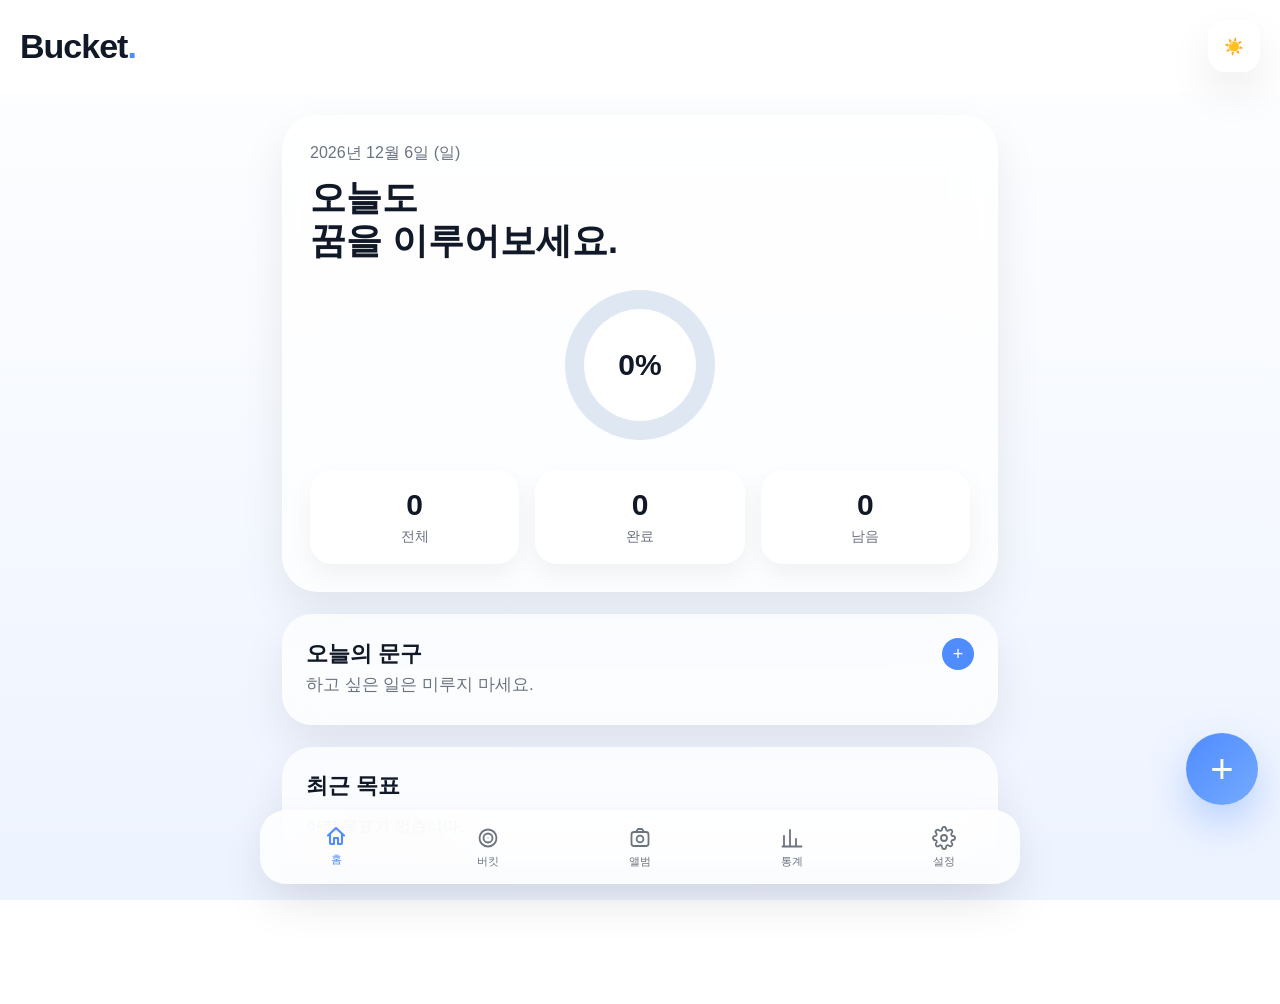
==== commit 59a1a8fb: "Add files via upload" ====
--- a/index.html
+++ b/index.html
@@ -412,7 +412,7 @@
                     class="settingItem metalDarkSettingItem"
                     id="metalDarkSettingItem">
 
-                    <span>🌗 메탈 다크 모드</span>
+                    <span>⛓️ 메탈 다크 모드</span>
 
                     <button
                         class="switchToggle"
--- a/style.css
+++ b/style.css
@@ -2307,29 +2307,22 @@
 
 .themeSwatch{
 
-    width:36px;
-
-    height:36px;
+    width:40px;
+    height:40px;
 
     border-radius:50%;
-
-    background-size:100% 100%;
-
-    background-repeat:no-repeat;
-
-    background-clip:border-box;
-
+    overflow:hidden;
+
+    border:none;
     box-shadow:0 4px 10px rgba(0,0,0,.12);
 
-    border:1px solid rgba(0,0,0,.06);
-
-}
-
-.themeSwatchDefault{
-
-    background:
-    linear-gradient(135deg,#ffffff,#edf3ff 60%,#4F8CFF);
-
+    background-clip:padding-box;
+}
+
+.themeSwatchDefault{ 
+    
+    background: 
+    linear-gradient(135deg,#ffffff,#edf3ff 60%,#4F8CFF); 
 }
 
 .themeSwatchDark{
@@ -2339,11 +2332,10 @@
 
 }
 
-.themeSwatchApple{
-
-    background:
-    linear-gradient(135deg,#E4E9EE,#6E8497 45%,#263038 75%,#131415);
-
+.themeSwatchApple{ 
+    
+    background: 
+    linear-gradient(135deg,#E4E9EE,#6E8497 45%,#263038 75%,#131415); 
 }
 
 .themeSwatchGlass{
@@ -2352,70 +2344,70 @@
     linear-gradient(135deg,rgba(255,120,180,.8),rgba(120,170,255,.8) 55%,rgba(255,255,255,.9));
 }
 
-.metalDarkSettingItem{
-
-    display:none;
-
-}
-
-.metalDarkSettingItem.show{
-
-    display:flex;
-
-}
-
-.switchToggle{
-
-    position:relative;
-
-    width:52px;
-
-    height:32px;
-
-    border-radius:999px;
-
-    background:var(--track-bg);
-
-    transition:.25s;
-
-    flex-shrink:0;
-
-}
-
-.switchToggle .switchKnob{
-
-    position:absolute;
-
-    top:3px;
-
-    left:3px;
-
-    width:26px;
-
-    height:26px;
-
-    border-radius:50%;
-
-    background:#FFFFFF;
-
-    box-shadow:0 2px 6px rgba(0,0,0,.25);
-
-    transition:.25s;
-
-}
-
-.switchToggle.on{
-
-    background:var(--green);
-
-}
-
-.switchToggle.on .switchKnob{
-
-    transform:translateX(20px);
-
-}
-
+.metalDarkSettingItem{
+
+    display:none;
+
+}
+
+.metalDarkSettingItem.show{
+
+    display:flex;
+
+}
+
+.switchToggle{
+
+    position:relative;
+
+    width:52px;
+
+    height:32px;
+
+    border-radius:999px;
+
+    background:var(--track-bg);
+
+    transition:.25s;
+
+    flex-shrink:0;
+
+}
+
+.switchToggle .switchKnob{
+
+    position:absolute;
+
+    top:3px;
+
+    left:3px;
+
+    width:26px;
+
+    height:26px;
+
+    border-radius:50%;
+
+    background:#FFFFFF;
+
+    box-shadow:0 2px 6px rgba(0,0,0,.25);
+
+    transition:.25s;
+
+}
+
+.switchToggle.on{
+
+    background:var(--green);
+
+}
+
+.switchToggle.on .switchKnob{
+
+    transform:translateX(20px);
+
+}
+
 .driveStatusWrap{
 
     display:flex;
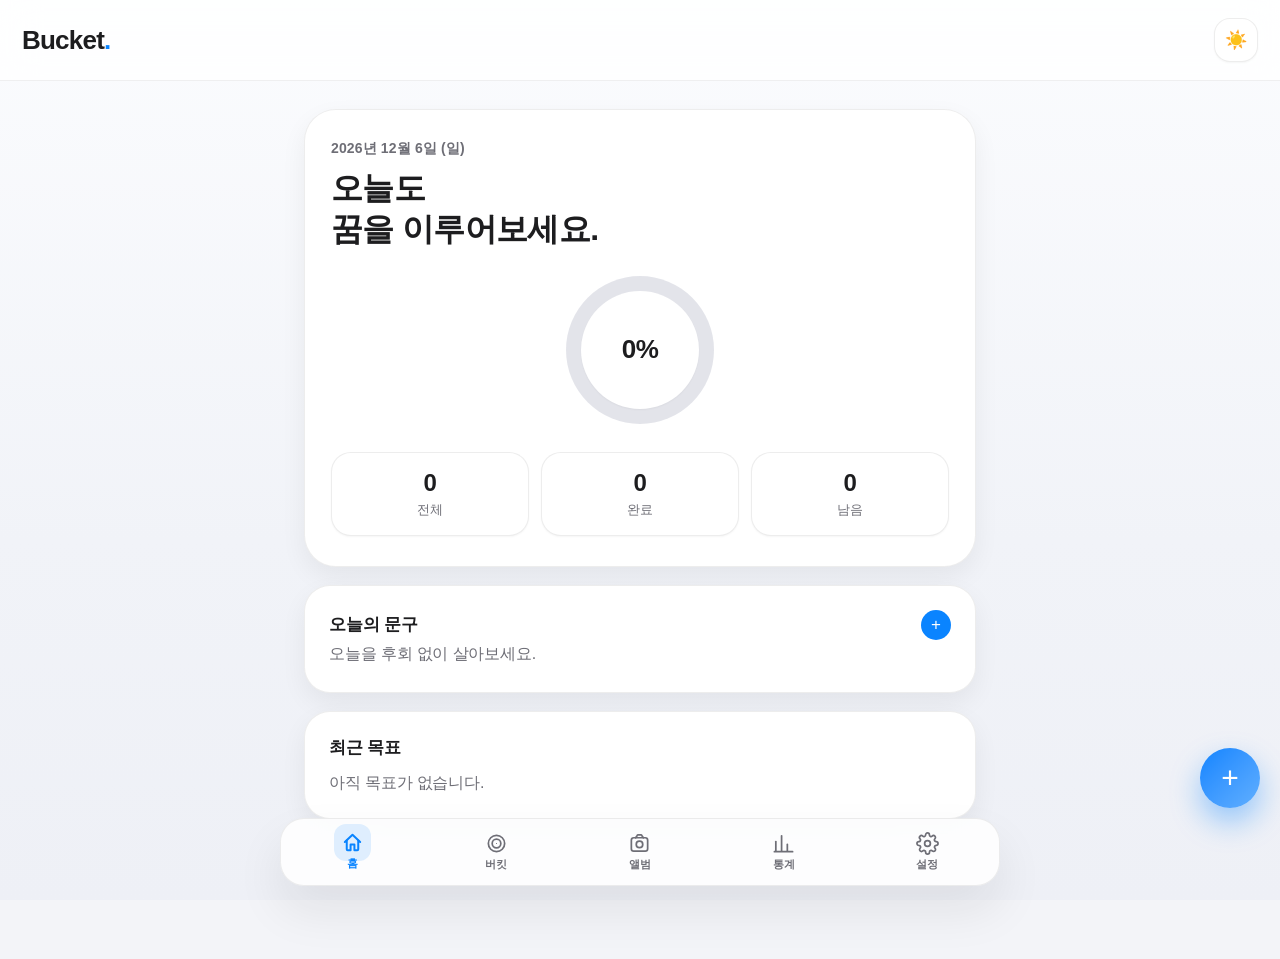
==== commit 9e4ef917: "Add files via upload" ====
--- a/index.html
+++ b/index.html
@@ -1062,6 +1062,7 @@
     </nav>
 
     <script src="app.js"></script>
+    <script src="enhance.js"></script>
 
 </body>
 
--- a/style.css
+++ b/style.css
@@ -1,3001 +1,1769 @@
-/* =======================================================
-   Bucket App v0.2
-   style.css - Part 1
-======================================================= */
-
-*{
-    margin:0;
-    padding:0;
-    box-sizing:border-box;
-    -webkit-tap-highlight-color:transparent;
-}
-
-:root{
-
-    --blue:#4F8CFF;
-    --green:#2ECC71;
-    --orange:#FFB347;
-    --red:#FF6B6B;
-    --purple:#8B5CF6;
-
-    --background:#F4F7FB;
-    --card:rgba(255,255,255,.72);
-
-    --surface:#FFFFFF;
-    --surface-alt:#F5F7FB;
-    --secondary-btn:#E5E7EB;
-
-    --nav-bg:rgba(255,255,255,.82);
-    --header-bg:rgba(255,255,255,.72);
-    --header-border:rgba(255,255,255,.35);
-
-    --text:#111827;
-    --sub:#6B7280;
-
-    --radius:28px;
-
-    --shadow:
-    0 20px 45px rgba(0,0,0,.08);
-
-    --border:
-    rgba(255,255,255,.45);
-
-    --card-blur:20px;
-    --nav-blur:24px;
-    --header-blur:18px;
-
-    --track-bg:#DFE7F3;
-
-    --body-bg:
-    linear-gradient(
-    180deg,
-    #ffffff,
-    #edf3ff
-    );
-
-}
-
-html{
-
-    scroll-behavior:smooth;
-
-}
-
-body{
-
-    font-family:
-    -apple-system,
-    BlinkMacSystemFont,
-    "SF Pro Display",
-    "Pretendard",
-    sans-serif;
-
-    background:var(--body-bg);
-
-    background-attachment:fixed;
-
-    color:var(--text);
-
-    min-height:100vh;
-
-    padding-bottom:120px;
-
-    transition:
-    background .4s ease,
-    color .3s ease;
-
-}
-
-/* ===================================== */
-/* THEME: DARK                            */
-/* ===================================== */
-
-body.dark{
-
-    --background:#0F172A;
-    --card:rgba(30,41,59,.82);
-
-    --surface:#1E293B;
-    --surface-alt:#334155;
-    --secondary-btn:#334155;
-
-    --nav-bg:rgba(30,41,59,.92);
-    --header-bg:rgba(15,23,42,.82);
-    --header-border:rgba(255,255,255,.08);
-
-    --text:#F8FAFC;
-    --sub:#CBD5E1;
-
-    --border:rgba(255,255,255,.08);
-
-    --track-bg:#334155;
-
-    --body-bg:#0F172A;
-
-}
-
-/* ===================================== */
-/* THEME: APPLE (Brushed Steel / Metal)   */
-/* ===================================== */
-
-body.apple{
-
-    --blue:#8FA6B8;
-    --green:#30D158;
-    --orange:#FF9F0A;
-    --red:#FF453A;
-    --purple:#A98FD8;
-
-    --metal-blue:
-    linear-gradient(
-    135deg,
-    #E4E9EE 0%,
-    #AEBBC6 22%,
-    #6E8497 48%,
-    #435364 72%,
-    #263038 100%
-    );
-
-    --metal-blue-flat:#5B7185;
-
-    --background:#2A2C2F;
-    --card:rgba(255,255,255,.07);
-
-    --surface:#3A3D41;
-    --surface-alt:#313437;
-    --secondary-btn:#45484D;
-
-    --nav-bg:rgba(28,30,32,.78);
-    --header-bg:rgba(24,26,28,.7);
-    --header-border:rgba(255,255,255,.08);
-
-    --text:#F1F2F4;
-    --sub:#9A9DA3;
-
-    --shadow:
-    0 20px 45px rgba(0,0,0,.45);
-
-    --border:rgba(255,255,255,.09);
-
-    --track-bg:#1E2022;
-
-    --body-bg:
-    radial-gradient(
-    circle at 18% -10%,
-    #55585c,
-    transparent 55%
-    ),
-    radial-gradient(
-    circle at 90% 110%,
-    #3a3d40,
-    transparent 55%
-    ),
-    repeating-linear-gradient(
-    100deg,
-    rgba(255,255,255,.025) 0px,
-    rgba(255,255,255,.025) 1px,
-    transparent 1px,
-    transparent 3px
-    ),
-    linear-gradient(
-    165deg,
-    #34363a,
-    #1c1d1f 60%,
-    #131415
-    );
-
-    font-family:
-    -apple-system,
-    BlinkMacSystemFont,
-    "SF Pro Display",
-    "SF Pro Text",
-    "Pretendard",
-    sans-serif;
-
-    letter-spacing:-.2px;
-
-}
-
-body.apple .heroCard,
-body.apple .quoteCard,
-body.apple .recentCard,
-body.apple .bucketCard,
-body.apple .statsCard,
-body.apple .settingItem,
-body.apple .modalSheet{
-
-    border:1px solid rgba(255,255,255,.08);
-
-    background-image:
-    linear-gradient(
-    155deg,
-    rgba(255,255,255,.09),
-    rgba(255,255,255,.02) 40%,
-    rgba(0,0,0,.12)
-    );
-
-}
-
-body.apple .header,
-body.apple .bottomNav,
-body.apple .headerButtons button,
-body.apple .statCard,
-body.apple .recentItem,
-body.apple .tag,
-body.apple .category,
-body.apple #sortButton,
-body.apple .searchArea input{
-
-    border:1px solid rgba(255,255,255,.08);
-
-    background-image:
-    linear-gradient(
-    160deg,
-    rgba(255,255,255,.06),
-    rgba(255,255,255,0) 50%
-    );
-
-}
-
-/* ----- 메탈 버튼 / 포인트 요소 ----- */
-
-body.apple .primaryButton,
-body.apple .quoteAddButton,
-body.apple .fab{
-
-    background:var(--metal-blue);
-
-    background-size:100% 220%;
-
-    background-position:0 15%;
-
-    color:#EEF2F5;
-
-    border:1px solid rgba(255,255,255,.25);
-
-    text-shadow:0 1px 1px rgba(0,0,0,.35);
-
-    box-shadow:
-    0 12px 26px rgba(0,0,0,.4),
-    inset 0 1px 0 rgba(255,255,255,.5),
-    inset 0 -6px 10px rgba(0,0,0,.25);
-
-}
-
-body.apple .category.active{
-
-    background:var(--metal-blue);
-
-    background-size:100% 100%;
-
-    background-repeat:no-repeat;
-
-    background-clip:border-box;
-
-    color:#EEF2F5;
-
-    border:1px solid rgba(255,255,255,.25);
-
-    text-shadow:0 1px 1px rgba(0,0,0,.35);
-
-    box-shadow:
-    0 10px 20px rgba(0,0,0,.35),
-    inset 0 1px 0 rgba(255,255,255,.5),
-    inset 0 -4px 8px rgba(0,0,0,.22);
-
-}
-
-body.apple .fab{
-
-    box-shadow:
-    0 18px 40px rgba(0,0,0,.5),
-    inset 0 1px 0 rgba(255,255,255,.55),
-    inset 0 -8px 14px rgba(0,0,0,.3);
-
-}
-
-body.apple .navButton.active{
-
-    color:#DCE3E9;
-
-    text-shadow:0 0 10px rgba(143,166,184,.6);
-
-}
-
-body.apple .chartBar{
-
-    background:#1E2022;
-
-    box-shadow:inset 0 1px 3px rgba(0,0,0,.5);
-
-}
-
-body.apple .chartFill{
-
-    background:var(--metal-blue);
-
-    background-size:220% 100%;
-
-    box-shadow:inset 0 1px 0 rgba(255,255,255,.4);
-
-}
-
-body.apple .progressCircle{
-
-    box-shadow:
-    inset 0 2px 4px rgba(255,255,255,.15),
-    inset 0 -2px 6px rgba(0,0,0,.4);
-
-}
-
-body.apple .progressCircle::after{
-
-    box-shadow:inset 0 2px 6px rgba(0,0,0,.35);
-
-}
-
-body.apple .logo span{
-
-    background:var(--metal-blue);
-
-    -webkit-background-clip:text;
-
-    background-clip:text;
-
-    color:transparent;
-
-}
-
-/* ----- 메탈 완료 / 수정 / 삭제 버튼 (무채색) ----- */
-
-body.apple{
-
-    --metal-silver:
-    linear-gradient(
-    135deg,
-    #F4F5F6 0%,
-    #DBDEE1 20%,
-    #AFB4B9 46%,
-    #71767C 72%,
-    #34363A 100%
-    );
-
-    --metal-graphite:
-    linear-gradient(
-    135deg,
-    #E3E5E7 0%,
-    #C0C4C8 20%,
-    #888D92 46%,
-    #4E5257 72%,
-    #202224 100%
-    );
-
-    --metal-charcoal:
-    linear-gradient(
-    135deg,
-    #D2D4D6 0%,
-    #A4A8AC 20%,
-    #666A6E 46%,
-    #363839 72%,
-    #131415 100%
-    );
-
-}
-
-body.apple .bucketButtons button{
-
-    background-size:100% 220%;
-
-    background-position:0 15%;
-
-    border:1px solid rgba(255,255,255,.25);
-
-    text-shadow:0 1px 1px rgba(0,0,0,.35);
-
-    box-shadow:
-    0 10px 22px rgba(0,0,0,.4),
-    inset 0 1px 0 rgba(255,255,255,.5),
-    inset 0 -6px 10px rgba(0,0,0,.25);
-
-}
-
-body.apple .completeButton{
-
-    background:var(--metal-silver);
-
-    color:#1C1D1F;
-
-    text-shadow:0 1px 0 rgba(255,255,255,.4);
-
-}
-
-body.apple .editButton{
-
-    background:var(--metal-graphite);
-
-}
-
-body.apple .deleteButton{
-
-    background:var(--metal-charcoal);
-
-}
-
-/* ----- 메탈 다크모드 끔 (조금 더 밝은 브러시드 알루미늄) ----- */
-
-body.apple.metalLight{
-
-    --background:#E7E9EC;
-    --card:rgba(255,255,255,.55);
-
-    --surface:#F3F4F6;
-    --surface-alt:#E9EAEC;
-    --secondary-btn:#DCDEE1;
-
-    --nav-bg:rgba(255,255,255,.8);
-    --header-bg:rgba(255,255,255,.72);
-    --header-border:rgba(0,0,0,.06);
-
-    --text:#1C1D1F;
-    --sub:#6A6D72;
-
-    --shadow:
-    0 20px 45px rgba(0,0,0,.1);
-
-    --border:rgba(0,0,0,.06);
-
-    --track-bg:#D6D8DB;
-
-    --body-bg:
-    radial-gradient(
-    circle at 18% -10%,
-    #ffffff,
-    transparent 55%
-    ),
-    radial-gradient(
-    circle at 90% 110%,
-    #eef0f2,
-    transparent 55%
-    ),
-    repeating-linear-gradient(
-    100deg,
-    rgba(255,255,255,.5) 0px,
-    rgba(255,255,255,.5) 1px,
-    transparent 1px,
-    transparent 3px
-    ),
-    linear-gradient(
-    165deg,
-    #f4f5f6,
-    #e3e5e7 60%,
-    #d6d8db
-    );
-
-}
-
-body.apple.metalLight .heroCard,
-body.apple.metalLight .quoteCard,
-body.apple.metalLight .recentCard,
-body.apple.metalLight .bucketCard,
-body.apple.metalLight .statsCard,
-body.apple.metalLight .settingItem,
-body.apple.metalLight .modalSheet{
-
-    border:1px solid rgba(0,0,0,.05);
-
-    background-image:
-    linear-gradient(
-    155deg,
-    rgba(255,255,255,.6),
-    rgba(255,255,255,.15) 40%,
-    rgba(0,0,0,.02)
-    );
-
-}
-
-body.apple.metalLight .header,
-body.apple.metalLight .bottomNav,
-body.apple.metalLight .headerButtons button,
-body.apple.metalLight .statCard,
-body.apple.metalLight .recentItem,
-body.apple.metalLight .tag,
-body.apple.metalLight .category,
-body.apple.metalLight #sortButton,
-body.apple.metalLight .searchArea input{
-
-    border:1px solid rgba(0,0,0,.05);
-
-    background-image:
-    linear-gradient(
-    160deg,
-    rgba(255,255,255,.5),
-    rgba(255,255,255,0) 50%
-    );
-
-}
-
-body.apple.metalLight .navButton.active{
-
-    color:#3A4A57;
-
-    text-shadow:none;
-
-}
-
-body.apple.metalLight .chartBar{
-
-    background:#D6D8DB;
-
-    box-shadow:inset 0 1px 3px rgba(0,0,0,.15);
-
-}
-
-body.apple.metalLight .category{
-
-    box-shadow:0 4px 10px rgba(0,0,0,.06);
-
-}
-
-body.apple.metalLight .category.active{
-
-    background:
-    linear-gradient(
-    135deg,
-    #EEF0F2 0%,
-    #CDD1D5 35%,
-    #9BA0A5 70%,
-    #6E7276 100%
-    );
-
-    color:#1C1D1F;
-
-    text-shadow:none;
-
-    border:1px solid rgba(0,0,0,.08);
-
-    box-shadow:
-    0 6px 14px rgba(0,0,0,.14),
-    inset 0 1px 0 rgba(255,255,255,.55);
-
-}
-
-/* ===================================== */
-/* THEME: GLASS (iOS 26 Liquid Glass)     */
-/* ===================================== */
-
-body.glass{
-
-    --blue:#0A84FF;
-    --green:#30D158;
-    --orange:#FF9F0A;
-    --red:#FF453A;
-    --purple:#BF5AF2;
-
-    --background:#E9EEF9;
-    --card:rgba(255,255,255,.42);
-
-    --surface:rgba(255,255,255,.6);
-    --surface-alt:rgba(255,255,255,.4);
-    --secondary-btn:rgba(255,255,255,.5);
-
-    --nav-bg:rgba(255,255,255,.38);
-    --header-bg:rgba(255,255,255,.32);
-    --header-border:rgba(255,255,255,.55);
-
-    --text:#0B0B0F;
-    --sub:#4B4B55;
-
-    --shadow:
-    0 25px 60px rgba(31,38,135,.18);
-
-    --border:rgba(255,255,255,.65);
-
-    --track-bg:rgba(255,255,255,.35);
-
-    --card-blur:34px;
-    --nav-blur:36px;
-    --header-blur:30px;
-
-    --body-bg:
-    radial-gradient(
-    circle at 12% 8%,
-    rgba(255,120,180,.55),
-    transparent 42%
-    ),
-    radial-gradient(
-    circle at 85% 15%,
-    rgba(120,170,255,.55),
-    transparent 45%
-    ),
-    radial-gradient(
-    circle at 30% 90%,
-    rgba(140,255,210,.45),
-    transparent 45%
-    ),
-    linear-gradient(
-    180deg,
-    #dbe6ff,
-    #eef2ff
-    );
-
-}
-
-body.glass .heroCard,
-body.glass .quoteCard,
-body.glass .recentCard,
-body.glass .bucketCard,
-body.glass .statsCard,
-body.glass .settingItem,
-body.glass .modalSheet,
-body.glass .header,
-body.glass .bottomNav,
-body.glass .headerButtons button,
-body.glass .galleryItem,
-body.glass .galleryEmpty{
-
-    backdrop-filter:blur(var(--card-blur)) saturate(180%);
-    -webkit-backdrop-filter:blur(var(--card-blur)) saturate(180%);
-
-    border:1px solid var(--border);
-
-    box-shadow:
-    var(--shadow),
-    inset 0 1px 0 rgba(255,255,255,.6);
-
-}
-
-body.glass .fab{
-
-    background:
-    linear-gradient(
-    135deg,
-    rgba(10,132,255,.9),
-    rgba(120,170,255,.75)
-    );
-
-    backdrop-filter:blur(10px);
-
-    border:1px solid rgba(255,255,255,.5);
-
-}
-
-body.glass .primaryButton{
-
-    backdrop-filter:blur(10px);
-
-}
-
-button,
-input,
-textarea,
-select{
-
-    font:inherit;
-
-}
-
-button{
-
-    border:none;
-
-    background:none;
-
-    cursor:pointer;
-
-}
-
-input,
-textarea,
-select{
-
-    border:none;
-
-    outline:none;
-
-}
-
-::-webkit-scrollbar{
-
-    display:none;
-
-}
-
-/* ===================================== */
-
-.header{
-
-    position:sticky;
-
-    top:0;
-
-    z-index:100;
-
-    display:flex;
-
-    justify-content:space-between;
-
-    align-items:center;
-
-    padding:20px;
-
-    backdrop-filter:blur(var(--header-blur));
-
-    background:var(--header-bg);
-
-    border-bottom:
-    1px solid var(--header-border);
-
-    transition:background .3s ease, border-color .3s ease;
-
-}
-
-.logo{
-
-    font-size:34px;
-
-    font-weight:700;
-
-    letter-spacing:-1px;
-
-}
-
-.logo span{
-
-    color:var(--blue);
-
-}
-
-.headerButtons{
-
-    display:flex;
-
-    gap:12px;
-
-}
-
-.headerButtons button{
-
-    width:52px;
-
-    height:52px;
-
-    border-radius:18px;
-
-    background:var(--card);
-
-    backdrop-filter:blur(var(--card-blur));
-
-    box-shadow:var(--shadow);
-
-    transition:.25s;
-
-}
-
-.headerButtons button:active{
-
-    transform:scale(.95);
-
-}
-
-/* ===================================== */
-
-main{
-
-    max-width:760px;
-
-    margin:auto;
-
-    padding:22px;
-
-}
-
-.page{
-
-    display:none;
-
-}
-
-.page.active{
-
-    display:block;
-
-    animation:fade .35s;
-
-}
-
-@keyframes fade{
-
-    from{
-
-        opacity:0;
-
-        transform:translateY(20px);
-
-    }
-
-    to{
-
-        opacity:1;
-
-        transform:none;
-
-    }
-
-}
-
-/* ===================================== */
-
-.heroCard{
-
-    padding:28px;
-
-    border-radius:36px;
-
-    background:var(--card);
-
-    backdrop-filter:blur(var(--card-blur));
-
-    box-shadow:var(--shadow);
-
-}
-
-.today{
-
-    color:var(--sub);
-
-    margin-bottom:12px;
-
-}
-
-.heroCard h1{
-
-    font-size:36px;
-
-    line-height:1.2;
-
-    margin-bottom:28px;
-
-}
-
-.progressWrapper{
-
-    display:flex;
-
-    justify-content:center;
-
-}
-
-.progressCircle{
-
-    width:150px;
-
-    height:150px;
-
-    border-radius:50%;
-
-    background:
-    conic-gradient(
-    var(--blue) 0deg,
-    var(--blue) 0deg,
-    #DFE7F3 0deg
-    );
-
-    position:relative;
-
-    display:flex;
-
-    justify-content:center;
-
-    align-items:center;
-
-}
-
-.progressCircle::after{
-
-    content:"";
-
-    position:absolute;
-
-    width:112px;
-
-    height:112px;
-
-    border-radius:50%;
-
-    background:var(--surface);
-
-}
-
-.progressCircle span{
-
-    position:relative;
-
-    z-index:2;
-
-    font-size:30px;
-
-    font-weight:700;
-
-}
-
-.heroStats{
-
-    display:grid;
-
-    grid-template-columns:repeat(3,1fr);
-
-    gap:16px;
-
-    margin-top:30px;
-
-}
-
-.statCard{
-
-    background:var(--surface);
-
-    border-radius:22px;
-
-    padding:18px;
-
-    text-align:center;
-
-    box-shadow:
-    0 10px 25px rgba(0,0,0,.05);
-
-    transition:background .3s ease;
-
-}
-
-.statCard h2{
-
-    font-size:30px;
-
-    margin-bottom:6px;
-
-}
-
-.statCard p{
-
-    color:var(--sub);
-
-    font-size:14px;
-
-}
-
-/* ===================================== */
-/* HOME */
-/* ===================================== */
-
-.quoteCard,
-.recentCard{
-
-    margin-top:22px;
-
-    padding:24px;
-
-    border-radius:30px;
-
-    background:var(--card);
-
-    backdrop-filter:blur(var(--card-blur));
-
-    box-shadow:var(--shadow);
-
-}
-
-.quoteCard h3,
-.recentCard h3{
-
-    font-size:22px;
-
-    margin-bottom:16px;
-
-}
-
-.quoteCardHeader{
-
-    display:flex;
-
-    align-items:center;
-
-    justify-content:space-between;
-
-}
-
-.quoteCardHeader h3{
-
-    margin-bottom:0;
-
-}
-
-.quoteAddButton{
-
-    width:32px;
-
-    height:32px;
-
-    border-radius:50%;
-
-    border:none;
-
-    background:var(--blue);
-
-    color:#fff;
-
-    font-size:18px;
-
-    line-height:1;
-
-    cursor:pointer;
-
-    display:flex;
-
-    align-items:center;
-
-    justify-content:center;
-
-    flex-shrink:0;
-
-    transition:.2s;
-
-}
-
-.quoteAddButton:hover{
-
-    transform:scale(1.08);
-
-}
-
-.myQuoteList{
-
-    margin-top:20px;
-
-    display:flex;
-
-    flex-direction:column;
-
-    gap:10px;
-
-    max-height:240px;
-
-    overflow-y:auto;
-
-}
-
-.myQuoteItem{
-
-    display:flex;
-
-    align-items:center;
-
-    justify-content:space-between;
-
-    gap:10px;
-
-    padding:14px 16px;
-
-    border-radius:16px;
-
-    background:var(--surface-alt);
-
-}
-
-.myQuoteItem p{
-
-    font-size:14px;
-
-    line-height:1.5;
-
-    word-break:break-word;
-
-}
-
-.myQuoteDelete{
-
-    border:none;
-
-    background:none;
-
-    color:var(--red);
-
-    font-size:16px;
-
-    cursor:pointer;
-
-    flex-shrink:0;
-
-}
-
-.myQuoteEmpty{
-
-    text-align:center;
-
-    color:var(--sub);
-
-    font-size:14px;
-
-    padding:10px 0;
-
-}
-
-#todayQuote{
-
-    font-size:17px;
-
-    line-height:1.8;
-
-    color:var(--sub);
-
-}
-
-#recentBuckets{
-
-    display:flex;
-
-    flex-direction:column;
-
-    gap:14px;
-
-}
-
-.recentItem{
-
-    background:var(--surface);
-
-    padding:16px;
-
-    border-radius:18px;
-
-    display:flex;
-
-    justify-content:space-between;
-
-    align-items:center;
-
-    transition:.25s;
-
-}
-
-.recentItem:hover{
-
-    transform:translateY(-2px);
-
-}
-
-.recentTitle{
-
-    font-weight:600;
-
-}
-
-.recentDate{
-
-    font-size:13px;
-
-    color:var(--sub);
-
-}
-
-/* ===================================== */
-/* SEARCH */
-/* ===================================== */
-
-.searchArea{
-
-    display:flex;
-
-    gap:12px;
-
-    margin-bottom:22px;
-
-}
-
-.searchArea input{
-
-    flex:1;
-
-    height:56px;
-
-    padding:0 18px;
-
-    border-radius:18px;
-
-    background:var(--surface);
-
-    color:var(--text);
-
-    box-shadow:var(--shadow);
-
-}
-
-#sortButton{
-
-    width:56px;
-
-    height:56px;
-
-    border-radius:18px;
-
-    background:var(--surface);
-
-    color:var(--text);
-
-    box-shadow:var(--shadow);
-
-    font-size:22px;
-
-}
-
-/* ===================================== */
-/* CATEGORY */
-/* ===================================== */
-
-.categoryList{
-
-    display:flex;
-
-    gap:10px;
-
-    overflow-x:auto;
-
-    padding-bottom:10px;
-
-    margin-bottom:22px;
-
-}
-
-.category{
-
-    white-space:nowrap;
-
-    padding:10px 18px;
-
-    border-radius:999px;
-
-    background:var(--surface);
-
-    color:var(--text);
-
-    box-shadow:0 8px 18px rgba(0,0,0,.05);
-
-    transition:.25s;
-
-}
-
-.category.active{
-
-    background:var(--blue);
-
-    color:white;
-
-}
-
-/* ===================================== */
-/* BUCKET CARD */
-/* ===================================== */
-
-#bucketList{
-
-    display:flex;
-
-    flex-direction:column;
-
-    gap:18px;
-
-}
-
-.bucketCard{
-
-    padding:22px;
-
-    border-radius:28px;
-
-    background:var(--card);
-
-    backdrop-filter:blur(var(--card-blur));
-
-    box-shadow:var(--shadow);
-
-    transition:.3s;
-
-    animation:fade .35s;
-
-}
-
-.bucketCard:hover{
-
-    transform:translateY(-3px);
-
-}
-
-.bucketHeader{
-
-    display:flex;
-
-    justify-content:space-between;
-
-    align-items:flex-start;
-
-    margin-bottom:16px;
-
-}
-
-.bucketTitle{
-
-    font-size:24px;
-
-    font-weight:700;
-
-    line-height:1.3;
-
-}
-
-.bucketStar{
-
-    font-size:24px;
-
-}
-
-.bucketTags{
-
-    display:flex;
-
-    flex-wrap:wrap;
-
-    gap:8px;
-
-    margin-bottom:16px;
-
-}
-
-.tag{
-
-    padding:8px 14px;
-
-    border-radius:999px;
-
-    background:var(--surface-alt);
-
-    font-size:13px;
-
-}
-
-.bucketMemo{
-
-    line-height:1.8;
-
-    color:var(--sub);
-
-    margin-bottom:20px;
-
-}
-
-.bucketButtons{
-
-    display:flex;
-
-    gap:10px;
-
-}
-
-.bucketButtons button{
-
-    flex:1;
-
-    height:46px;
-
-    border-radius:16px;
-
-    color:white;
-
-    font-weight:600;
-
-    transition:.25s;
-
-}
-
-.bucketButtons button:active{
-
-    transform:scale(.97);
-
-}
-
-.completeButton{
-
-    background:var(--green);
-
-}
-
-.editButton{
-
-    background:var(--orange);
-
-}
-
-.deleteButton{
-
-    background:var(--red);
-
-}
-
-.completed{
-
-    opacity:.7;
-
-}
-
-.completed .bucketTitle{
-
-    text-decoration:line-through;
-
-}
-
-/* ===================================== */
-/* CELEBRATION PHOTO */
-/* ===================================== */
-
-.celebrateHeader{
-
-    text-align:center;
-
-}
-
-.celebrateEmoji{
-
-    font-size:48px;
-
-    margin-bottom:8px;
-
-}
-
-.celebrateSub{
-
-    color:var(--sub);
-
-    margin-top:8px;
-
-    line-height:1.6;
-
-}
-
-/* ===================================== */
-/* WELCOME / INSTALL GUIDE                */
-/* ===================================== */
-
-.welcomeHeader{
-
-    text-align:center;
-
-}
-
-.welcomeEmoji{
-
-    font-size:44px;
-
-    margin-bottom:8px;
-
-}
-
-.welcomeSub{
-
-    color:var(--sub);
-
-    margin-top:8px;
-
-    line-height:1.6;
-
-}
-
-.installGuide{
-
-    display:flex;
-
-    flex-direction:column;
-
-    gap:14px;
-
-    margin-bottom:24px;
-
-}
-
-.installStep{
-
-    display:flex;
-
-    align-items:flex-start;
-
-    gap:14px;
-
-    padding:16px;
-
-    border-radius:20px;
-
-    background:var(--surface-alt);
-
-}
-
-.installStepNum{
-
-    flex-shrink:0;
-
-    width:28px;
-
-    height:28px;
-
-    border-radius:50%;
-
-    background:var(--blue);
-
-    color:white;
-
-    font-size:14px;
-
-    font-weight:700;
-
-    display:flex;
-
-    align-items:center;
-
-    justify-content:center;
-
-}
-
-.installStepText strong{
-
-    display:block;
-
-    margin-bottom:4px;
-
-    font-size:15px;
-
-}
-
-.installStepText p{
-
-    color:var(--sub);
-
-    font-size:13px;
-
-    line-height:1.6;
-
-}
-
-.installIcon{
-
-    font-weight:700;
-
-}
-
-.welcomeDriveNote{
-
-    display:flex;
-
-    align-items:flex-start;
-
-    gap:10px;
-
-    margin-top:18px;
-
-    padding:14px 16px;
-
-    border-radius:16px;
-
-    background:var(--surface-alt);
-
-    color:var(--sub);
-
-    font-size:13px;
-
-    line-height:1.5;
-
-}
-
-.welcomeDriveIcon{
-
-    font-size:16px;
-
-    flex-shrink:0;
-
-    line-height:1.4;
-
-}
-
-body.apple .welcomeDriveNote{
-
-    background:rgba(255,255,255,.06);
-
-    border:1px solid rgba(255,255,255,.08);
-
-}
-
-body.apple .installStepNum{
-
-    background:var(--metal-blue);
-
-    color:#EEF2F5;
-
-    text-shadow:0 1px 1px rgba(0,0,0,.35);
-
-}
-
-.photoUpload{
-
-    display:block;
-
-    cursor:pointer;
-
-}
-
-.photoPlaceholder{
-
-    display:flex;
-
-    flex-direction:column;
-
-    align-items:center;
-
-    justify-content:center;
-
-    gap:10px;
-
-    min-height:180px;
-
-    border-radius:22px;
-
-    border:2px dashed color-mix(in srgb, var(--blue) 35%, transparent);
-
-    background:var(--surface-alt);
-
-    color:var(--sub);
-
-    transition:.25s;
-
-}
-
-.photoPlaceholder span{
-
-    font-size:36px;
-
-}
-
-.photoPreview{
-
-    width:100%;
-
-    max-height:240px;
-
-    object-fit:cover;
-
-    border-radius:22px;
-
-    box-shadow:0 10px 25px rgba(0,0,0,.08);
-
-}
-
-.hidden{
-
-    display:none !important;
-
-}
-
-.removePhotoButton{
-
-    margin-top:10px;
-
-    color:var(--red);
-
-    font-size:14px;
-
-    font-weight:600;
-
-}
-
-.bucketPhoto{
-
-    margin-bottom:16px;
-
-    border-radius:18px;
-
-    overflow:hidden;
-
-    cursor:pointer;
-
-    position:relative;
-
-}
-
-.bucketPhoto img{
-
-    width:100%;
-
-    max-height:200px;
-
-    object-fit:cover;
-
-    display:block;
-
-    transition:.25s;
-
-}
-
-.bucketPhoto:hover img{
-
-    transform:scale(1.02);
-
-}
-
-.bucketPhotoLabel{
-
-    position:absolute;
-
-    left:12px;
-
-    bottom:12px;
-
-    padding:6px 12px;
-
-    border-radius:999px;
-
-    background:rgba(0,0,0,.55);
-
-    color:white;
-
-    font-size:12px;
-
-    font-weight:600;
-
-    backdrop-filter:blur(8px);
-
-}
-
-.photoButton{
-
-    background:var(--purple) !important;
-
-}
-
-.photoViewModal{
-
-    align-items:center;
-
-}
-
-.photoViewContent{
-
-    position:relative;
-
-    width:calc(100% - 44px);
-
-    max-width:760px;
-
-    text-align:center;
-
-}
-
-.photoViewContent img{
-
-    width:100%;
-
-    max-height:70vh;
-
-    object-fit:contain;
-
-    border-radius:24px;
-
-    box-shadow:var(--shadow);
-
-}
-
-.photoViewContent p{
-
-    margin-top:16px;
-
-    color:white;
-
-    font-size:18px;
-
-    font-weight:600;
-
-}
-
-.photoViewClose{
-
-    position:absolute;
-
-    top:-48px;
-
-    right:0;
-
-    width:40px;
-
-    height:40px;
-
-    border-radius:50%;
-
-    background:rgba(255,255,255,.2);
-
-    color:white;
-
-    font-size:18px;
-
-    backdrop-filter:blur(8px);
-
-}
-
-.photoLimitHint{
-
-    font-size:13px;
-
-    color:var(--sub);
-
-    margin-bottom:4px;
-
-}
-
-.photoPreviewGrid{
-
-    display:grid;
-
-    grid-template-columns:repeat(3, 1fr);
-
-    gap:10px;
-
-    margin-top:12px;
-
-}
-
-.previewItem{
-
-    position:relative;
-
-    border-radius:16px;
-
-    overflow:hidden;
-
-    aspect-ratio:1;
-
-}
-
-.previewItem img{
-
-    width:100%;
-
-    height:100%;
-
-    object-fit:cover;
-
-    display:block;
-
-}
-
-.previewRemove{
-
-    position:absolute;
-
-    top:6px;
-
-    right:6px;
-
-    width:28px;
-
-    height:28px;
-
-    border-radius:50%;
-
-    background:rgba(0,0,0,.55);
-
-    color:white;
-
-    font-size:14px;
-
-}
-
-.bucketPhotoGrid{
-
-    display:grid;
-
-    grid-template-columns:repeat(3, 1fr);
-
-    gap:8px;
-
-    margin-bottom:16px;
-
-}
-
-.bucketPhotoGrid .bucketPhoto{
-
-    margin-bottom:0;
-
-    aspect-ratio:1;
-
-}
-
-.bucketPhotoGrid .bucketPhoto img{
-
-    width:100%;
-
-    height:100%;
-
-    max-height:none;
-
-}
-
-.bucketPhotoCount{
-
-    grid-column:1 / -1;
-
-    font-size:13px;
-
-    color:var(--sub);
-
-    margin-bottom:4px;
-
-}
-
-.photoViewBucket{
-
-    margin-top:8px;
-
-    color:rgba(255,255,255,.75);
-
-    font-size:14px;
-
-}
-
-.photoViewActions{
-
-    display:flex;
-
-    gap:12px;
-
-    justify-content:center;
-
-    margin-top:20px;
-
-}
-
-.photoActionButton{
-
-    min-width:110px;
-
-    height:46px;
-
-    border-radius:16px;
-
-    font-weight:700;
-
-    color:white;
-
-}
-
-.photoActionButton.replace{
-
-    background:var(--orange);
-
-}
-
-.photoActionButton.delete{
-
-    background:var(--red);
-
-}
-
-/* ===================================== */
-/* GALLERY PAGE */
-/* ===================================== */
-
-.galleryHeader{
-
-    display:flex;
-
-    justify-content:space-between;
-
-    align-items:flex-end;
-
-    margin-bottom:24px;
-
-}
-
-.galleryHeader h2{
-
-    font-size:32px;
-
-}
-
-.galleryHeader p{
-
-    color:var(--sub);
-
-    font-size:15px;
-
-}
-
-.galleryGrid{
-
-    display:grid;
-
-    grid-template-columns:repeat(2, 1fr);
-
-    gap:14px;
-
-}
-
-.galleryItem{
-
-    position:relative;
-
-    border-radius:22px;
-
-    overflow:hidden;
-
-    background:var(--card);
-
-    box-shadow:var(--shadow);
-
-    cursor:pointer;
-
-    aspect-ratio:1;
-
-}
-
-.galleryItem img{
-
-    width:100%;
-
-    height:100%;
-
-    object-fit:cover;
-
-    display:block;
-
-    transition:.25s;
-
-}
-
-.galleryItem:hover img{
-
-    transform:scale(1.03);
-
-}
-
-.galleryOverlay{
-
-    position:absolute;
-
-    inset:auto 0 0 0;
-
-    padding:14px;
-
-    background:linear-gradient(transparent, rgba(0,0,0,.72));
-
-    color:white;
-
-}
-
-.galleryTitle{
-
-    font-size:14px;
-
-    font-weight:700;
-
-    line-height:1.4;
-
-}
-
-.galleryMeta{
-
-    font-size:12px;
-
-    opacity:.85;
-
-    margin-top:4px;
-
-}
-
-.galleryEmpty{
-
-    grid-column:1 / -1;
-
-    text-align:center;
-
-    padding:48px 24px;
-
-    border-radius:28px;
-
-    background:var(--card);
-
-    color:var(--sub);
-
-    line-height:1.8;
-
-}
-
-/* ===================================== */
-/* STATS PAGE */
-/* ===================================== */
-
-#statsPage h2{
-
-    font-size:32px;
-
-    margin-bottom:24px;
-
-}
-
-#statsContainer{
-
-    display:grid;
-
-    gap:18px;
-
-}
-
-.statsCard{
-
-    background:var(--card);
-
-    backdrop-filter:blur(var(--card-blur));
-
-    border-radius:28px;
-
-    padding:24px;
-
-    box-shadow:var(--shadow);
-
-}
-
-.statsCard h3{
-
-    margin-bottom:18px;
-
-    font-size:20px;
-
-}
-
-.chartBar{
-
-    height:16px;
-
-    border-radius:999px;
-
-    overflow:hidden;
-
-    background:#E5E7EB;
-
-}
-
-.chartFill{
-
-    height:100%;
-
-    width:0%;
-
-    background:linear-gradient(
-    90deg,
-    var(--blue),
-    #6FA8FF
-    );
-
-    transition:width .6s ease;
-
-}
-
-/* ===================================== */
-/* SETTINGS */
-/* ===================================== */
-
-.settingsList{
-
-    display:flex;
-
-    flex-direction:column;
-
-    gap:14px;
-
-}
-
-.settingItem{
-
-    width:100%;
-
-    display:flex;
-
-    justify-content:space-between;
-
-    align-items:center;
-
-    padding:20px;
-
-    border-radius:22px;
-
-    background:var(--card);
-
-    backdrop-filter:blur(var(--card-blur));
-
-    box-shadow:var(--shadow);
-
-    color:var(--text);
-
-    transition:.25s;
-
-}
-
-.settingItem:hover{
-
-    transform:translateY(-2px);
-
-}
-
-.settingItem.danger{
-
-    color:var(--red);
-
-}
-
-.themeSettingItem{
-
-    flex-direction:column;
-
-    align-items:stretch;
-
-    gap:16px;
-
-    cursor:default;
-
-}
-
-.themeSettingItem > span{
-
-    font-weight:600;
-
-}
-
-.themeOptions{
-
-    display:grid;
-
-    grid-template-columns:repeat(4, 1fr);
-
-    gap:10px;
-
-}
-
-.themeOption{
-
-    display:flex;
-
-    flex-direction:column;
-
-    align-items:center;
-
-    gap:8px;
-
-    padding:12px 6px;
-
-    border-radius:16px;
-
-    background:var(--surface-alt);
-
-    color:var(--sub);
-
-    font-size:12px;
-
-    font-weight:600;
-
-    transition:.2s;
-
-    border:2px solid transparent;
-
-}
-
-.themeOption:hover{
-
-    transform:translateY(-2px);
-
-}
-
-.themeOption.active{
-
-    color:var(--text);
-
-    border-color:var(--blue);
-
-    background:var(--surface);
-
-}
-
-.themeSwatch{
-
-    width:40px;
-    height:40px;
-
-    border-radius:50%;
-    overflow:hidden;
-
-    border:none;
-    box-shadow:0 4px 10px rgba(0,0,0,.12);
-
-    background-clip:padding-box;
-}
-
-.themeSwatchDefault{ 
-    
-    background: 
-    linear-gradient(135deg,#ffffff,#edf3ff 60%,#4F8CFF); 
-}
-
-.themeSwatchDark{
-
-    background:
-    linear-gradient(135deg,#1E293B,#0F172A 60%,#4F8CFF);
-
-}
-
-.themeSwatchApple{ 
-    
-    background: 
-    linear-gradient(135deg,#E4E9EE,#6E8497 45%,#263038 75%,#131415); 
-}
-
-.themeSwatchGlass{
-
-    background:
-    linear-gradient(135deg,rgba(255,120,180,.8),rgba(120,170,255,.8) 55%,rgba(255,255,255,.9));
-}
-
-.metalDarkSettingItem{
-
-    display:none;
-
-}
-
-.metalDarkSettingItem.show{
-
-    display:flex;
-
-}
-
-.switchToggle{
-
-    position:relative;
-
-    width:52px;
-
-    height:32px;
-
-    border-radius:999px;
-
-    background:var(--track-bg);
-
-    transition:.25s;
-
-    flex-shrink:0;
-
-}
-
-.switchToggle .switchKnob{
-
-    position:absolute;
-
-    top:3px;
-
-    left:3px;
-
-    width:26px;
-
-    height:26px;
-
-    border-radius:50%;
-
-    background:#FFFFFF;
-
-    box-shadow:0 2px 6px rgba(0,0,0,.25);
-
-    transition:.25s;
-
-}
-
-.switchToggle.on{
-
-    background:var(--green);
-
-}
-
-.switchToggle.on .switchKnob{
-
-    transform:translateX(20px);
-
-}
-
-.driveStatusWrap{
-
-    display:flex;
-
-    flex-direction:column;
-
-    align-items:flex-end;
-
-    gap:2px;
-
-}
-
-#googleDriveTime{
-
-    font-size:11px;
-
-    color:var(--sub);
-
-}
-
-.appInfo{
-
-    margin-top:30px;
-
-    text-align:center;
-
-    color:var(--sub);
-
-}
-
-.appInfo h3{
-
-    margin-bottom:8px;
-
-    color:var(--text);
-
-}
-
-/* ===================================== */
-/* FLOATING BUTTON */
-/* ===================================== */
-
-.fab{
-
-    position:fixed;
-
-    right:22px;
-
-    bottom:95px;
-
-    width:72px;
-
-    height:72px;
-
-    border-radius:50%;
-
-    background:linear-gradient(
-    135deg,
-    var(--blue),
-    #74AAFF
-    );
-
-    color:white;
-
-    font-size:40px;
-
-    box-shadow:
-    0 18px 40px rgba(79,140,255,.35);
-
-    transition:.25s;
-
-    z-index:900;
-
-}
-
-.fab:hover{
-
-    transform:translateY(-3px);
-
-}
-
-.fab:active{
-
-    transform:scale(.94);
-
-}
-
-/* ===================================== */
-/* MODAL */
-/* ===================================== */
-
-.modal{
-
-    position:fixed;
-
-    inset:0;
-
-    display:none;
-
-    justify-content:center;
-
-    align-items:flex-end;
-
-    background:rgba(0,0,0,.35);
-
-    backdrop-filter:blur(12px);
-
-    z-index:1000;
-
-}
-
-.modal.show{
-
-    display:flex;
-
-    animation:fade .25s;
-
-}
-
-.modalSheet{
-
-    width:100%;
-
-    max-width:760px;
-
-    max-height:90vh;
-
-    overflow:auto;
-
-    background:var(--surface);
-
-    border-radius:34px 34px 0 0;
-
-    padding:28px;
-
-    animation:slideUp .35s ease;
-
-}
-
-@keyframes slideUp{
-
-    from{
-
-        transform:translateY(100%);
-
-    }
-
-    to{
-
-        transform:translateY(0);
-
-    }
-
-}
-
-.sheetHeader{
-
-    margin-bottom:24px;
-
-}
-
-.inputGroup{
-
-    display:flex;
-
-    flex-direction:column;
-
-    gap:8px;
-
-    margin-bottom:18px;
-
-}
-
-.inputGroup label{
-
-    font-size:14px;
-
-    font-weight:600;
-
-    color:var(--sub);
-
-}
-
-.inputGroup input,
-.inputGroup textarea,
-.inputGroup select{
-
-    width:100%;
-
-    padding:16px;
-
-    border-radius:18px;
-
-    background:var(--surface-alt);
-
-    color:var(--text);
-
-}
-
-.doubleRow{
-
-    display:grid;
-
-    grid-template-columns:1fr 1fr;
-
-    gap:16px;
-
-}
-
-.modalButtons{
-
-    display:flex;
-
-    gap:12px;
-
-    margin-top:24px;
-
-}
-
-.primaryButton,
-.secondaryButton{
-
-    flex:1;
-
-    height:54px;
-
-    border-radius:18px;
-
-    font-weight:700;
-
-}
-
-.primaryButton{
-
-    background:var(--blue);
-
-    color:white;
-
-}
-
-.secondaryButton{
-
-    background:var(--secondary-btn);
-
-    color:var(--text);
-
-}
-
-/* ===================================== */
-/* BOTTOM NAV */
-/* ===================================== */
-
-.bottomNav{
-
-    position:fixed;
-
-    left:50%;
-
-    transform:translateX(-50%);
-
-    bottom:16px;
-
-    width:calc(100% - 28px);
-
-    max-width:760px;
-
-    height:74px;
-
-    display:flex;
-
-    justify-content:space-around;
-
-    align-items:center;
-
-    border-radius:26px;
-
-    background:var(--nav-bg);
-
-    backdrop-filter:blur(var(--nav-blur));
-
-    box-shadow:var(--shadow);
-
-    z-index:800;
-
-    transition:background .3s ease;
-
-}
-
-.navButton{
-
-    display:flex;
-
-    flex-direction:column;
-
-    align-items:center;
-
-    gap:4px;
-
-    color:var(--sub);
-
-    transition:.25s;
-
-}
-
-.navButton .navIcon{
-
-    width:24px;
-
-    height:24px;
-
-    display:flex;
-
-    align-items:center;
-
-    justify-content:center;
-
-}
-
-.navButton .navIcon svg{
-
-    width:100%;
-
-    height:100%;
-
-    stroke:currentColor;
-
-    fill:none;
-
-    stroke-width:1.8;
-
-    stroke-linecap:round;
-
-    stroke-linejoin:round;
-
-    transition:.25s;
-
-}
-
-.navButton small{
-
-    font-size:11px;
-
-}
-
-.navButton.active{
-
-    color:var(--blue);
-
-    transform:translateY(-2px);
-
-}
-
-.navButton.active .navIcon svg{
-
-    stroke-width:2.1;
-
-}
-
-body.apple .navButton.active .navIcon svg{
-
-    filter:drop-shadow(0 0 6px rgba(143,166,184,.6));
-
-}
-
-/* ===================================== */
-/* TOAST / NOTICE */
-/* ===================================== */
-
-.toastContainer{
-
-    position:fixed;
-
-    top:calc(env(safe-area-inset-top, 0px) + 14px);
-
-    left:50%;
-
-    transform:translateX(-50%);
-
-    width:calc(100% - 32px);
-
-    max-width:520px;
-
-    display:flex;
-
-    flex-direction:column;
-
-    gap:10px;
-
-    z-index:3000;
-
-    pointer-events:none;
-
-}
-
-.toast{
-
-    display:flex;
-
-    align-items:flex-start;
-
-    gap:10px;
-
-    padding:14px 16px;
-
-    border-radius:18px;
-
-    background:var(--card);
-
-    backdrop-filter:blur(var(--card-blur));
-
-    -webkit-backdrop-filter:blur(var(--card-blur));
-
-    border:1px solid var(--border);
-
-    box-shadow:var(--shadow);
-
-    color:var(--text);
-
-    font-size:14px;
-
-    line-height:1.5;
-
-    pointer-events:auto;
-
-    animation:toastIn .35s ease;
-
-}
-
-.toast.toastOut{
-
-    animation:toastOut .3s ease forwards;
-
-}
-
-.toastIcon{
-
-    font-size:18px;
-
-    flex-shrink:0;
-
-    line-height:1.4;
-
-}
-
-.toastBody{
-
-    flex:1;
-
-}
-
-.toastClose{
-
-    flex-shrink:0;
-
-    color:var(--sub);
-
-    font-size:18px;
-
-    line-height:1;
-
-    padding:2px;
-
-}
-
-@keyframes toastIn{
-
-    from{
-
-        opacity:0;
-
-        transform:translateY(-14px) scale(.97);
-
-    }
-
-    to{
-
-        opacity:1;
-
-        transform:translateY(0) scale(1);
-
-    }
-
-}
-
-@keyframes toastOut{
-
-    from{
-
-        opacity:1;
-
-        transform:translateY(0) scale(1);
-
-    }
-
-    to{
-
-        opacity:0;
-
-        transform:translateY(-10px) scale(.97);
-
-    }
-
-}
-
-/* ===================================== */
-/* RESPONSIVE */
-/* ===================================== */
-
-@media (max-width:640px){
-
-    .heroCard h1{
-
-        font-size:30px;
-
-    }
-
-    .heroStats{
-
-        gap:8px;
-
-    }
-
-    .statCard{
-
-        padding:12px 4px;
-
-        border-radius:16px;
-
-    }
-
-    .statCard h2{
-
-        font-size:20px;
-
-        margin-bottom:4px;
-
-        white-space:nowrap;
-
-    }
-
-    .statCard p{
-
-        font-size:12px;
-
-    }
-
-    .doubleRow{
-
-        grid-template-columns:1fr;
-
-    }
-
-    .bucketTitle{
-
-        font-size:20px;
-
-    }
-
-    .progressCircle{
-
-        width:130px;
-        height:130px;
-
-    }
-
-    .progressCircle::after{
-
-        width:96px;
-        height:96px;
-
-    }
-
-    .galleryGrid{
-
-        grid-template-columns:1fr 1fr;
-
-    }
-
-    .photoPreviewGrid{
-
-        grid-template-columns:repeat(2, 1fr);
-
-    }
-
-    .themeOptions{
-
-        grid-template-columns:repeat(2, 1fr);
-
-    }
-
-}+/* =======================================================
+   Bucket — Apple HIG–grade visual redesign
+   All functionality, structure, IDs and classes are untouched.
+   Only presentation (color, type, spacing, motion) changed.
+======================================================= */
+
+*{
+    margin:0;
+    padding:0;
+    box-sizing:border-box;
+    -webkit-tap-highlight-color:transparent;
+}
+
+:root{
+
+    /* ---- accent palette ---- */
+    --blue:#0A84FF;
+    --green:#30D158;
+    --orange:#FF9F0A;
+    --red:#FF3B30;
+    --purple:#AF52DE;
+
+    /* ---- surfaces (Light) ---- */
+    --background:#F3F4F8;
+    --card:#FFFFFF;
+    --surface:#FFFFFF;
+    --surface-alt:#F3F4F7;
+    --secondary-btn:#ECEDF1;
+
+    --nav-bg:rgba(255,255,255,.86);
+    --header-bg:rgba(255,255,255,.78);
+    --header-border:rgba(0,0,0,.06);
+
+    --text:#1D1D1F;
+    --sub:#6E6E76;
+
+    --track-bg:#E3E4EA;
+    --border:rgba(0,0,0,.07);
+
+    --card-blur:0px;
+    --nav-blur:22px;
+    --header-blur:18px;
+
+    --shadow-1:0 1px 2px rgba(20,20,25,.04);
+    --shadow-2:0 10px 26px rgba(20,20,25,.06);
+    --shadow-3:0 24px 48px rgba(20,20,25,.08);
+    --shadow:var(--shadow-2);
+
+    --body-bg:
+    linear-gradient(180deg,#FBFCFE 0%,#F1F3F8 60%,#EEF0F6 100%);
+
+    /* ---- geometry ---- */
+    --r-xs:12px;
+    --r-sm:16px;
+    --r-md:20px;
+    --r-lg:26px;
+    --r-xl:32px;
+    --radius:26px;
+
+    /* ---- motion ---- */
+    --ease:cubic-bezier(.22,1,.36,1);
+    --spring:cubic-bezier(.34,1.56,.64,1);
+    --fast:.14s;
+    --base:.24s;
+    --slow:.42s;
+
+}
+
+@media (prefers-reduced-motion: reduce){
+    *,*::before,*::after{
+        animation-duration:.001ms !important;
+        animation-iteration-count:1 !important;
+        transition-duration:.001ms !important;
+        scroll-behavior:auto !important;
+    }
+}
+
+html{
+    scroll-behavior:smooth;
+    -webkit-text-size-adjust:100%;
+}
+
+body{
+
+    font-family:
+    -apple-system,BlinkMacSystemFont,"SF Pro Text","SF Pro Display",
+    "Pretendard Variable",Pretendard,-apple-system,
+    "Apple SD Gothic Neo","Segoe UI",sans-serif;
+
+    -webkit-font-smoothing:antialiased;
+    text-rendering:optimizeLegibility;
+    letter-spacing:-.011em;
+
+    background:var(--body-bg);
+    background-attachment:fixed;
+    background-color:var(--background);
+
+    color:var(--text);
+
+    min-height:100vh;
+    min-height:calc(var(--vh,1vh) * 100);
+
+    padding-bottom:132px;
+
+    transition:background .5s var(--ease),color .35s var(--ease);
+}
+
+/* ===================================== */
+/* THEME: DARK — deep OLED                */
+/* ===================================== */
+
+body.dark{
+
+    --blue:#3B9EFF;
+    --green:#32D74B;
+    --orange:#FF9F0A;
+    --red:#FF453A;
+    --purple:#BF5AF2;
+
+    --background:#000000;
+    --card:#1C1C1E;
+
+    --surface:#1C1C1E;
+    --surface-alt:#242426;
+    --secondary-btn:#2C2C2E;
+
+    --nav-bg:rgba(20,20,22,.86);
+    --header-bg:rgba(0,0,0,.66);
+    --header-border:rgba(255,255,255,.08);
+
+    --text:#F5F5F7;
+    --sub:#98989D;
+
+    --border:rgba(255,255,255,.08);
+    --track-bg:#3A3A3C;
+
+    --card-blur:0px;
+
+    --shadow-1:0 1px 0 rgba(255,255,255,.03);
+    --shadow-2:0 16px 34px rgba(0,0,0,.55);
+    --shadow-3:0 30px 60px rgba(0,0,0,.65);
+    --shadow:var(--shadow-2);
+
+    --body-bg:#000000;
+
+}
+
+body.dark .heroCard,
+body.dark .quoteCard,
+body.dark .recentCard,
+body.dark .bucketCard,
+body.dark .statsCard,
+body.dark .settingItem,
+body.dark .modalSheet,
+body.dark .galleryEmpty{
+    border:1px solid var(--border);
+}
+
+/* ===================================== */
+/* THEME: APPLE — brushed graphite metal  */
+/* ===================================== */
+
+body.apple{
+
+    --blue:#9FB3C7;
+    --green:#32D74B;
+    --orange:#FF9F0A;
+    --red:#FF453A;
+    --purple:#BCA9E0;
+
+    --metal-blue:
+    linear-gradient(135deg,
+        #E7ECF0 0%,#BFCBD3 26%,#7E93A3 52%,#4C5C6C 78%,#28323A 100%);
+    --metal-blue-flat:#5B7185;
+
+    --background:#232427;
+    --card:rgba(255,255,255,.045);
+
+    --surface:#2E3033;
+    --surface-alt:#282A2D;
+    --secondary-btn:#3A3C40;
+
+    --nav-bg:rgba(24,25,27,.82);
+    --header-bg:rgba(21,22,24,.7);
+    --header-border:rgba(255,255,255,.07);
+
+    --text:#F0F1F3;
+    --sub:#96999E;
+
+    --shadow-1:0 1px 0 rgba(255,255,255,.04);
+    --shadow-2:0 16px 36px rgba(0,0,0,.38);
+    --shadow-3:0 28px 56px rgba(0,0,0,.5);
+    --shadow:var(--shadow-2);
+
+    --border:rgba(255,255,255,.08);
+    --track-bg:#1B1C1E;
+
+    --body-bg:
+    radial-gradient(circle at 16% -8%, #4b4e52, transparent 55%),
+    radial-gradient(circle at 92% 108%, #34373a, transparent 55%),
+    linear-gradient(165deg,#2c2e31,#1c1d1f 62%,#131415);
+
+    font-family:
+    -apple-system,BlinkMacSystemFont,"SF Pro Display","SF Pro Text",
+    "Pretendard Variable",Pretendard,sans-serif;
+
+    letter-spacing:-.015em;
+
+}
+
+body.apple .heroCard,
+body.apple .quoteCard,
+body.apple .recentCard,
+body.apple .bucketCard,
+body.apple .statsCard,
+body.apple .settingItem,
+body.apple .modalSheet{
+
+    border:1px solid rgba(255,255,255,.07);
+    background-image:
+    linear-gradient(160deg,rgba(255,255,255,.05),rgba(255,255,255,.015) 45%,rgba(0,0,0,.10));
+
+}
+
+body.apple .header,
+body.apple .bottomNav,
+body.apple .headerButtons button,
+body.apple .statCard,
+body.apple .recentItem,
+body.apple .tag,
+body.apple .category,
+body.apple #sortButton,
+body.apple .searchArea input{
+
+    border:1px solid rgba(255,255,255,.07);
+    background-image:
+    linear-gradient(160deg,rgba(255,255,255,.045),rgba(255,255,255,0) 55%);
+
+}
+
+body.apple .primaryButton,
+body.apple .quoteAddButton,
+body.apple .fab{
+
+    background:var(--metal-blue);
+    background-size:100% 220%;
+    background-position:0 15%;
+    color:#F1F4F6;
+    border:1px solid rgba(255,255,255,.22);
+    text-shadow:0 1px 1px rgba(0,0,0,.3);
+
+    box-shadow:
+    0 10px 22px rgba(0,0,0,.35),
+    inset 0 1px 0 rgba(255,255,255,.4),
+    inset 0 -5px 9px rgba(0,0,0,.2);
+
+}
+
+body.apple .category.active{
+
+    background:var(--metal-blue);
+    background-size:100% 100%;
+    background-repeat:no-repeat;
+    color:#F1F4F6;
+    border:1px solid rgba(255,255,255,.22);
+    text-shadow:0 1px 1px rgba(0,0,0,.3);
+
+    box-shadow:
+    0 8px 16px rgba(0,0,0,.3),
+    inset 0 1px 0 rgba(255,255,255,.4),
+    inset 0 -3px 6px rgba(0,0,0,.18);
+
+    transform:translateZ(0);
+
+}
+
+body.apple .fab{
+    box-shadow:
+    0 16px 34px rgba(0,0,0,.42),
+    inset 0 1px 0 rgba(255,255,255,.45),
+    inset 0 -7px 12px rgba(0,0,0,.26);
+}
+
+body.apple .navButton.active{
+    color:#DCE3E9;
+    text-shadow:0 0 8px rgba(159,179,199,.5);
+}
+
+body.apple .navButton.active .navIcon svg{
+    filter:drop-shadow(0 0 5px rgba(159,179,199,.5));
+}
+
+body.apple .chartBar{
+    background:#1B1C1E;
+    box-shadow:inset 0 1px 3px rgba(0,0,0,.45);
+}
+
+body.apple .chartFill{
+    background:var(--metal-blue);
+    background-size:220% 100%;
+    box-shadow:inset 0 1px 0 rgba(255,255,255,.35);
+}
+
+body.apple .progressCircle{
+    box-shadow:
+    inset 0 2px 4px rgba(255,255,255,.12),
+    inset 0 -2px 6px rgba(0,0,0,.35);
+}
+
+body.apple .logo span{
+    background:var(--metal-blue);
+    -webkit-background-clip:text;
+    background-clip:text;
+    color:transparent;
+}
+
+body.apple{
+    --metal-silver:
+    linear-gradient(135deg,#F4F5F6 0%,#DBDEE1 20%,#AFB4B9 46%,#71767C 72%,#34363A 100%);
+    --metal-graphite:
+    linear-gradient(135deg,#E3E5E7 0%,#C0C4C8 20%,#888D92 46%,#4E5257 72%,#202224 100%);
+    --metal-charcoal:
+    linear-gradient(135deg,#D2D4D6 0%,#A4A8AC 20%,#666A6E 46%,#363839 72%,#131415 100%);
+}
+
+body.apple .bucketButtons button{
+    background-size:100% 220%;
+    background-position:0 15%;
+    border:1px solid rgba(255,255,255,.22);
+    text-shadow:0 1px 1px rgba(0,0,0,.3);
+    box-shadow:
+    0 8px 18px rgba(0,0,0,.35),
+    inset 0 1px 0 rgba(255,255,255,.4),
+    inset 0 -5px 9px rgba(0,0,0,.2);
+}
+
+body.apple .completeButton{
+    background:var(--metal-silver);
+    color:#1C1D1F;
+    text-shadow:0 1px 0 rgba(255,255,255,.35);
+}
+
+body.apple .editButton{ background:var(--metal-graphite); }
+body.apple .deleteButton{ background:var(--metal-charcoal); }
+
+/* ----- metal dark mode off: brighter brushed aluminum ----- */
+
+body.apple.metalLight{
+
+    --background:#E8E9EC;
+    --card:rgba(255,255,255,.6);
+
+    --surface:#F3F4F6;
+    --surface-alt:#EAEBED;
+    --secondary-btn:#DEE0E2;
+
+    --nav-bg:rgba(255,255,255,.82);
+    --header-bg:rgba(255,255,255,.72);
+    --header-border:rgba(0,0,0,.06);
+
+    --text:#1C1D1F;
+    --sub:#6A6D72;
+
+    --shadow-2:0 16px 34px rgba(0,0,0,.09);
+    --shadow:var(--shadow-2);
+    --border:rgba(0,0,0,.06);
+    --track-bg:#D5D7DA;
+
+    --body-bg:
+    radial-gradient(circle at 16% -8%, #ffffff, transparent 55%),
+    radial-gradient(circle at 92% 108%, #eef0f2, transparent 55%),
+    linear-gradient(165deg,#f5f6f7,#e5e7e9 60%,#d7d9dc);
+
+}
+
+body.apple.metalLight .heroCard,
+body.apple.metalLight .quoteCard,
+body.apple.metalLight .recentCard,
+body.apple.metalLight .bucketCard,
+body.apple.metalLight .statsCard,
+body.apple.metalLight .settingItem,
+body.apple.metalLight .modalSheet{
+    border:1px solid rgba(0,0,0,.05);
+    background-image:
+    linear-gradient(155deg,rgba(255,255,255,.55),rgba(255,255,255,.12) 45%,rgba(0,0,0,.015));
+}
+
+body.apple.metalLight .header,
+body.apple.metalLight .bottomNav,
+body.apple.metalLight .headerButtons button,
+body.apple.metalLight .statCard,
+body.apple.metalLight .recentItem,
+body.apple.metalLight .tag,
+body.apple.metalLight .category,
+body.apple.metalLight #sortButton,
+body.apple.metalLight .searchArea input{
+    border:1px solid rgba(0,0,0,.05);
+    background-image:
+    linear-gradient(160deg,rgba(255,255,255,.45),rgba(255,255,255,0) 55%);
+}
+
+body.apple.metalLight .navButton.active{
+    color:#3A4A57;
+    text-shadow:none;
+}
+
+body.apple.metalLight .navButton.active .navIcon svg{
+    filter:none;
+}
+
+body.apple.metalLight .chartBar{
+    background:#D5D7DA;
+    box-shadow:inset 0 1px 3px rgba(0,0,0,.12);
+}
+
+body.apple.metalLight .category{
+    box-shadow:0 3px 8px rgba(0,0,0,.05);
+}
+
+body.apple.metalLight .category.active{
+    background:
+    linear-gradient(135deg,#EEF0F2 0%,#CDD1D5 35%,#9BA0A5 70%,#6E7276 100%);
+    color:#1C1D1F;
+    text-shadow:none;
+    border:1px solid rgba(0,0,0,.07);
+    box-shadow:
+    0 5px 12px rgba(0,0,0,.12),
+    inset 0 1px 0 rgba(255,255,255,.5);
+}
+
+/* ===================================== */
+/* THEME: GLASS — refined liquid glass    */
+/* ===================================== */
+
+body.glass{
+
+    --blue:#0A84FF;
+    --green:#30D158;
+    --orange:#FF9F0A;
+    --red:#FF453A;
+    --purple:#BF5AF2;
+
+    --background:#EBEFFA;
+    --card:rgba(255,255,255,.5);
+
+    --surface:rgba(255,255,255,.66);
+    --surface-alt:rgba(255,255,255,.42);
+    --secondary-btn:rgba(255,255,255,.55);
+
+    --nav-bg:rgba(255,255,255,.5);
+    --header-bg:rgba(255,255,255,.4);
+    --header-border:rgba(255,255,255,.6);
+
+    --text:#0C0C10;
+    --sub:#4C4C57;
+
+    --shadow-1:0 1px 2px rgba(31,38,135,.06);
+    --shadow-2:0 20px 46px rgba(31,38,135,.14);
+    --shadow-3:0 32px 64px rgba(31,38,135,.18);
+    --shadow:var(--shadow-2);
+
+    --border:rgba(255,255,255,.65);
+    --track-bg:rgba(255,255,255,.4);
+
+    --card-blur:30px;
+    --nav-blur:34px;
+    --header-blur:28px;
+
+    --body-bg:
+    radial-gradient(circle at 12% 6%, rgba(255,150,190,.38), transparent 42%),
+    radial-gradient(circle at 88% 12%, rgba(130,175,255,.42), transparent 45%),
+    radial-gradient(circle at 30% 92%, rgba(150,240,210,.34), transparent 45%),
+    linear-gradient(180deg,#e3ecff,#eef1ff);
+
+}
+
+body.glass .heroCard,
+body.glass .quoteCard,
+body.glass .recentCard,
+body.glass .bucketCard,
+body.glass .statsCard,
+body.glass .settingItem,
+body.glass .modalSheet,
+body.glass .header,
+body.glass .bottomNav,
+body.glass .headerButtons button,
+body.glass .galleryItem,
+body.glass .galleryEmpty{
+
+    backdrop-filter:blur(var(--card-blur)) saturate(165%);
+    -webkit-backdrop-filter:blur(var(--card-blur)) saturate(165%);
+
+    border:1px solid var(--border);
+    box-shadow:var(--shadow), inset 0 1px 0 rgba(255,255,255,.55);
+
+}
+
+body.glass .progressCircle::after{ background:#FFFFFF; }
+
+body.glass .fab{
+    background:linear-gradient(135deg,rgba(10,132,255,.92),rgba(120,170,255,.78));
+    backdrop-filter:blur(12px);
+    border:1px solid rgba(255,255,255,.5);
+}
+
+body.glass .primaryButton{ backdrop-filter:blur(12px); }
+
+/* ===================================== */
+/* BASE ELEMENTS                          */
+/* ===================================== */
+
+button,input,textarea,select{ font:inherit; color:inherit; }
+
+button{
+    border:none;
+    background:none;
+    cursor:pointer;
+    -webkit-user-select:none;
+    user-select:none;
+}
+
+input,textarea,select{
+    border:none;
+    outline:none;
+    background:transparent;
+}
+
+::-webkit-scrollbar{ display:none; }
+
+::selection{
+    background:color-mix(in srgb, var(--blue) 30%, transparent);
+}
+
+/* focus visibility for keyboard users */
+button:focus-visible,
+input:focus-visible,
+textarea:focus-visible,
+select:focus-visible,
+.category:focus-visible,
+.navButton:focus-visible{
+    outline:2px solid var(--blue);
+    outline-offset:2px;
+}
+
+/* ===================================== */
+/* HEADER                                 */
+/* ===================================== */
+
+.header{
+    position:sticky;
+    top:0;
+    z-index:100;
+    display:flex;
+    justify-content:space-between;
+    align-items:center;
+    padding:18px 22px;
+    backdrop-filter:blur(var(--header-blur));
+    -webkit-backdrop-filter:blur(var(--header-blur));
+    background:var(--header-bg);
+    border-bottom:1px solid var(--header-border);
+    transition:background .35s var(--ease), border-color .35s var(--ease);
+}
+
+.logo{
+    font-size:26px;
+    font-weight:700;
+    letter-spacing:-.03em;
+}
+
+.logo span{ color:var(--blue); }
+
+.headerButtons{ display:flex; gap:10px; }
+
+.headerButtons button{
+    width:44px;
+    height:44px;
+    border-radius:var(--r-sm);
+    background:var(--surface);
+    border:1px solid var(--border);
+    box-shadow:var(--shadow-1);
+    font-size:18px;
+    display:flex;
+    align-items:center;
+    justify-content:center;
+    transition:transform var(--fast) var(--ease), box-shadow var(--fast) var(--ease);
+}
+
+.headerButtons button:hover{ transform:translateY(-1px); box-shadow:var(--shadow-2); }
+.headerButtons button:active{ transform:scale(.93); box-shadow:var(--shadow-1); }
+
+/* ===================================== */
+/* PAGE TRANSITIONS                       */
+/* ===================================== */
+
+main{
+    max-width:720px;
+    margin:auto;
+    padding:20px 20px 8px;
+}
+
+.page{ display:none; }
+
+.page.active{
+    display:block;
+    animation:pageIn var(--slow) var(--ease);
+}
+
+@keyframes pageIn{
+    from{ opacity:0; transform:translateY(14px); }
+    to{ opacity:1; transform:none; }
+}
+
+@keyframes fade{
+    from{ opacity:0; transform:translateY(14px); }
+    to{ opacity:1; transform:none; }
+}
+
+/* ===================================== */
+/* HOME — HERO                            */
+/* ===================================== */
+
+.heroCard{
+    padding:30px 26px;
+    border-radius:var(--r-xl);
+    background:var(--card);
+    backdrop-filter:blur(var(--card-blur));
+    -webkit-backdrop-filter:blur(var(--card-blur));
+    border:1px solid var(--border);
+    box-shadow:var(--shadow);
+}
+
+.today{
+    color:var(--sub);
+    font-size:14px;
+    font-weight:600;
+    letter-spacing:.01em;
+    margin-bottom:10px;
+}
+
+.heroCard h1{
+    font-size:28px;
+    font-weight:700;
+    line-height:1.28;
+    letter-spacing:-.02em;
+    margin-bottom:26px;
+}
+
+.progressWrapper{ display:flex; justify-content:center; }
+
+.progressCircle{
+    width:148px;
+    height:148px;
+    border-radius:50%;
+    background:conic-gradient(var(--blue) 0deg, var(--track-bg) 0deg);
+    position:relative;
+    display:flex;
+    align-items:center;
+    justify-content:center;
+    animation:ringIn .6s var(--ease);
+}
+
+@keyframes ringIn{
+    from{ opacity:0; transform:scale(.85); }
+    to{ opacity:1; transform:none; }
+}
+
+.progressCircle::after{
+    content:"";
+    position:absolute;
+    width:118px;
+    height:118px;
+    border-radius:50%;
+    background:var(--surface);
+    box-shadow:var(--shadow-1);
+}
+
+.progressCircle span{
+    position:relative;
+    z-index:2;
+    font-size:26px;
+    font-weight:700;
+    letter-spacing:-.02em;
+}
+
+.heroStats{
+    display:grid;
+    grid-template-columns:repeat(3,1fr);
+    gap:12px;
+    margin-top:28px;
+}
+
+.statCard{
+    background:var(--surface);
+    border:1px solid var(--border);
+    border-radius:var(--r-md);
+    padding:16px 8px;
+    text-align:center;
+    box-shadow:var(--shadow-1);
+    transition:transform var(--base) var(--ease), box-shadow var(--base) var(--ease);
+}
+
+.statCard:hover{ transform:translateY(-2px); box-shadow:var(--shadow-2); }
+
+.statCard h2{
+    font-size:24px;
+    font-weight:700;
+    letter-spacing:-.02em;
+    margin-bottom:4px;
+    font-variant-numeric:tabular-nums;
+}
+
+.statCard p{ color:var(--sub); font-size:13px; font-weight:500; }
+
+/* ===================================== */
+/* HOME — QUOTE / RECENT                  */
+/* ===================================== */
+
+.quoteCard,
+.recentCard{
+    margin-top:18px;
+    padding:24px;
+    border-radius:var(--r-lg);
+    background:var(--card);
+    backdrop-filter:blur(var(--card-blur));
+    -webkit-backdrop-filter:blur(var(--card-blur));
+    border:1px solid var(--border);
+    box-shadow:var(--shadow);
+}
+
+.quoteCard h3,
+.recentCard h3{
+    font-size:17px;
+    font-weight:700;
+    letter-spacing:-.01em;
+    margin-bottom:14px;
+}
+
+.quoteCardHeader{
+    display:flex;
+    align-items:center;
+    justify-content:space-between;
+}
+
+.quoteCardHeader h3{ margin-bottom:0; }
+
+.quoteAddButton{
+    width:30px;
+    height:30px;
+    border-radius:50%;
+    background:var(--blue);
+    color:#fff;
+    font-size:17px;
+    line-height:1;
+    display:flex;
+    align-items:center;
+    justify-content:center;
+    flex-shrink:0;
+    transition:transform var(--fast) var(--spring), box-shadow var(--fast) var(--ease);
+}
+
+.quoteAddButton:hover{ transform:scale(1.08); }
+.quoteAddButton:active{ transform:scale(.92); }
+
+.myQuoteList{
+    margin-top:18px;
+    display:flex;
+    flex-direction:column;
+    gap:8px;
+    max-height:240px;
+    overflow-y:auto;
+}
+
+.myQuoteItem{
+    display:flex;
+    align-items:center;
+    justify-content:space-between;
+    gap:10px;
+    padding:13px 15px;
+    border-radius:var(--r-sm);
+    background:var(--surface-alt);
+    transition:background var(--base) var(--ease);
+}
+
+.myQuoteItem p{ font-size:14px; line-height:1.55; word-break:break-word; }
+
+.myQuoteDelete{
+    color:var(--red);
+    font-size:15px;
+    flex-shrink:0;
+    transition:transform var(--fast) var(--ease);
+}
+.myQuoteDelete:active{ transform:scale(.85); }
+
+.myQuoteEmpty{
+    text-align:center;
+    color:var(--sub);
+    font-size:14px;
+    padding:8px 0;
+}
+
+#todayQuote{
+    font-size:16px;
+    line-height:1.75;
+    color:var(--sub);
+    font-weight:500;
+}
+
+#recentBuckets{ display:flex; flex-direction:column; gap:10px; }
+
+.recentItem{
+    background:var(--surface);
+    border:1px solid var(--border);
+    padding:15px 16px;
+    border-radius:var(--r-md);
+    display:flex;
+    justify-content:space-between;
+    align-items:center;
+    transition:transform var(--base) var(--ease), box-shadow var(--base) var(--ease);
+}
+
+.recentItem:hover{ transform:translateY(-2px) translateX(1px); box-shadow:var(--shadow-1); }
+
+.recentTitle{ font-weight:600; font-size:15px; }
+.recentDate{ font-size:12.5px; color:var(--sub); font-weight:500; }
+
+/* ===================================== */
+/* SEARCH                                 */
+/* ===================================== */
+
+.searchArea{ display:flex; gap:10px; margin-bottom:18px; }
+
+.searchArea input{
+    flex:1;
+    height:50px;
+    padding:0 16px;
+    border-radius:var(--r-md);
+    background:var(--surface);
+    border:1px solid var(--border);
+    color:var(--text);
+    font-size:15px;
+    box-shadow:var(--shadow-1);
+    transition:box-shadow var(--base) var(--ease), border-color var(--base) var(--ease);
+}
+
+.searchArea input::placeholder{ color:var(--sub); }
+
+.searchArea input:focus{
+    box-shadow:0 0 0 3px color-mix(in srgb, var(--blue) 22%, transparent), var(--shadow-1);
+}
+
+#sortButton{
+    width:50px;
+    height:50px;
+    border-radius:var(--r-md);
+    background:var(--surface);
+    border:1px solid var(--border);
+    color:var(--text);
+    box-shadow:var(--shadow-1);
+    font-size:19px;
+    transition:transform var(--fast) var(--ease), box-shadow var(--fast) var(--ease);
+}
+
+#sortButton:hover{ transform:translateY(-1px); box-shadow:var(--shadow-2); }
+#sortButton:active{ transform:scale(.93); }
+
+/* ===================================== */
+/* CATEGORY                               */
+/* ===================================== */
+
+.categoryList{
+    display:flex;
+    gap:8px;
+    overflow-x:auto;
+    padding-bottom:8px;
+    margin-bottom:18px;
+}
+
+.category{
+    white-space:nowrap;
+    padding:9px 16px;
+    border-radius:var(--r-pill,999px);
+    background:var(--surface);
+    border:1px solid var(--border);
+    color:var(--text);
+    font-size:14px;
+    font-weight:500;
+    box-shadow:var(--shadow-1);
+    transition:background var(--base) var(--ease), color var(--base) var(--ease),
+        transform var(--fast) var(--ease), box-shadow var(--base) var(--ease);
+    transform:translateZ(0);
+}
+
+.category:active{ transform:scale(.95); }
+
+.category.active{
+    background:var(--blue);
+    border-color:var(--blue);
+    color:#fff;
+    font-weight:600;
+    box-shadow:0 8px 18px color-mix(in srgb, var(--blue) 35%, transparent);
+}
+
+/* ===================================== */
+/* BUCKET CARD                            */
+/* ===================================== */
+
+#bucketList{ display:flex; flex-direction:column; gap:14px; }
+
+.empty{
+    text-align:center;
+    color:var(--sub);
+    padding:56px 20px;
+    border-radius:var(--r-lg);
+    background:var(--card);
+    border:1px solid var(--border);
+    font-size:15px;
+    line-height:1.7;
+}
+
+.bucketCard{
+    padding:22px;
+    border-radius:var(--r-lg);
+    background:var(--card);
+    backdrop-filter:blur(var(--card-blur));
+    -webkit-backdrop-filter:blur(var(--card-blur));
+    border:1px solid var(--border);
+    box-shadow:var(--shadow);
+    transition:transform var(--base) var(--ease), box-shadow var(--base) var(--ease);
+    animation:fade var(--slow) var(--ease);
+    will-change:transform;
+}
+
+.bucketCard:hover{ transform:translateY(-3px); box-shadow:var(--shadow-3); }
+
+/* gentle stagger for freshly rendered lists */
+#bucketList .bucketCard:nth-child(1){ animation-delay:.02s; }
+#bucketList .bucketCard:nth-child(2){ animation-delay:.06s; }
+#bucketList .bucketCard:nth-child(3){ animation-delay:.10s; }
+#bucketList .bucketCard:nth-child(4){ animation-delay:.14s; }
+#bucketList .bucketCard:nth-child(5){ animation-delay:.18s; }
+#bucketList .bucketCard:nth-child(n+6){ animation-delay:.2s; }
+
+.bucketHeader{
+    display:flex;
+    justify-content:space-between;
+    align-items:flex-start;
+    gap:10px;
+    margin-bottom:14px;
+}
+
+.bucketTitle{
+    font-size:19px;
+    font-weight:700;
+    line-height:1.35;
+    letter-spacing:-.01em;
+}
+
+.bucketStar{ font-size:19px; flex-shrink:0; transition:transform var(--fast) var(--spring); }
+
+.bucketTags{ display:flex; flex-wrap:wrap; gap:6px; margin-bottom:14px; }
+
+.tag{
+    padding:6px 12px;
+    border-radius:var(--r-pill,999px);
+    background:var(--surface-alt);
+    border:1px solid var(--border);
+    font-size:12.5px;
+    font-weight:500;
+    color:var(--sub);
+}
+
+.bucketMemo{
+    line-height:1.75;
+    color:var(--sub);
+    font-size:14.5px;
+    margin-bottom:18px;
+}
+
+.bucketButtons{ display:flex; gap:8px; }
+
+.bucketButtons button{
+    flex:1;
+    height:44px;
+    border-radius:var(--r-sm);
+    color:white;
+    font-weight:600;
+    font-size:14px;
+    transition:transform var(--fast) var(--ease), box-shadow var(--fast) var(--ease), filter var(--fast) var(--ease);
+    box-shadow:var(--shadow-1);
+}
+
+.bucketButtons button:hover{ transform:translateY(-1px); filter:brightness(1.04); }
+.bucketButtons button:active{ transform:scale(.96); filter:brightness(.96); }
+
+.completeButton{ background:var(--green); }
+.editButton{ background:var(--orange); }
+.deleteButton{ background:var(--red); }
+
+.completed{ opacity:.62; }
+.completed .bucketTitle{ text-decoration:line-through; text-decoration-thickness:1.5px; }
+
+/* ===================================== */
+/* CELEBRATION PHOTO                      */
+/* ===================================== */
+
+.celebrateHeader{ text-align:center; }
+
+.celebrateEmoji{
+    font-size:44px;
+    margin-bottom:6px;
+    animation:pop .5s var(--spring);
+}
+
+@keyframes pop{
+    from{ opacity:0; transform:scale(.6) rotate(-8deg); }
+    to{ opacity:1; transform:none; }
+}
+
+.celebrateSub{ color:var(--sub); margin-top:6px; line-height:1.6; font-size:14.5px; }
+
+/* ===================================== */
+/* WELCOME / INSTALL GUIDE                */
+/* ===================================== */
+
+.welcomeHeader{ text-align:center; }
+.welcomeEmoji{ font-size:40px; margin-bottom:6px; }
+.welcomeSub{ color:var(--sub); margin-top:6px; line-height:1.6; font-size:14.5px; }
+
+.installGuide{ display:flex; flex-direction:column; gap:10px; margin-bottom:22px; }
+
+.installStep{
+    display:flex;
+    align-items:flex-start;
+    gap:14px;
+    padding:15px 16px;
+    border-radius:var(--r-md);
+    background:var(--surface-alt);
+    border:1px solid var(--border);
+}
+
+.installStepNum{
+    flex-shrink:0;
+    width:26px;
+    height:26px;
+    border-radius:50%;
+    background:var(--blue);
+    color:white;
+    font-size:13px;
+    font-weight:700;
+    display:flex;
+    align-items:center;
+    justify-content:center;
+}
+
+.installStepText strong{ display:block; margin-bottom:3px; font-size:14.5px; font-weight:600; }
+.installStepText p{ color:var(--sub); font-size:13px; line-height:1.6; }
+.installIcon{ font-weight:700; }
+
+.welcomeDriveNote{
+    display:flex;
+    align-items:flex-start;
+    gap:10px;
+    margin-top:16px;
+    padding:14px 15px;
+    border-radius:var(--r-sm);
+    background:var(--surface-alt);
+    border:1px solid var(--border);
+    color:var(--sub);
+    font-size:13px;
+    line-height:1.55;
+}
+
+.welcomeDriveIcon{ font-size:15px; flex-shrink:0; line-height:1.4; }
+
+body.apple .welcomeDriveNote{
+    background:rgba(255,255,255,.05);
+    border:1px solid rgba(255,255,255,.07);
+}
+
+body.apple .installStepNum{
+    background:var(--metal-blue);
+    color:#F1F4F6;
+    text-shadow:0 1px 1px rgba(0,0,0,.3);
+}
+
+/* ===================================== */
+/* PHOTOS                                 */
+/* ===================================== */
+
+.photoUpload{ display:block; cursor:pointer; }
+
+.photoPlaceholder{
+    display:flex;
+    flex-direction:column;
+    align-items:center;
+    justify-content:center;
+    gap:8px;
+    min-height:168px;
+    border-radius:var(--r-md);
+    border:1.5px dashed color-mix(in srgb, var(--blue) 32%, transparent);
+    background:var(--surface-alt);
+    color:var(--sub);
+    transition:border-color var(--base) var(--ease), background var(--base) var(--ease);
+}
+
+.photoPlaceholder:hover{
+    border-color:color-mix(in srgb, var(--blue) 55%, transparent);
+}
+
+.photoPlaceholder span{ font-size:32px; }
+
+.photoPreview{
+    width:100%;
+    max-height:230px;
+    object-fit:cover;
+    border-radius:var(--r-md);
+    box-shadow:var(--shadow-2);
+}
+
+.hidden{ display:none !important; }
+
+.removePhotoButton{ margin-top:8px; color:var(--red); font-size:13.5px; font-weight:600; }
+
+.bucketPhoto{
+    margin-bottom:14px;
+    border-radius:var(--r-sm);
+    overflow:hidden;
+    cursor:pointer;
+    position:relative;
+}
+
+.bucketPhoto img{
+    width:100%;
+    max-height:190px;
+    object-fit:cover;
+    display:block;
+    transition:transform var(--base) var(--ease);
+}
+
+.bucketPhoto:hover img{ transform:scale(1.025); }
+
+.bucketPhotoLabel{
+    position:absolute;
+    left:10px;
+    bottom:10px;
+    padding:5px 11px;
+    border-radius:var(--r-pill,999px);
+    background:rgba(0,0,0,.55);
+    color:white;
+    font-size:11.5px;
+    font-weight:600;
+    backdrop-filter:blur(8px);
+}
+
+.photoButton{ background:var(--purple) !important; }
+
+.photoViewModal{ align-items:center; }
+
+.photoViewContent{
+    position:relative;
+    width:calc(100% - 40px);
+    max-width:720px;
+    text-align:center;
+}
+
+.photoViewContent img{
+    width:100%;
+    max-height:68vh;
+    object-fit:contain;
+    border-radius:var(--r-lg);
+    box-shadow:0 30px 60px rgba(0,0,0,.4);
+}
+
+.photoViewContent p{ margin-top:14px; color:white; font-size:17px; font-weight:600; }
+
+.photoViewClose{
+    position:absolute;
+    top:-46px;
+    right:0;
+    width:38px;
+    height:38px;
+    border-radius:50%;
+    background:rgba(255,255,255,.18);
+    color:white;
+    font-size:17px;
+    backdrop-filter:blur(8px);
+    transition:transform var(--fast) var(--ease), background var(--fast) var(--ease);
+}
+
+.photoViewClose:hover{ background:rgba(255,255,255,.28); }
+.photoViewClose:active{ transform:scale(.9); }
+
+.photoLimitHint{ font-size:12.5px; color:var(--sub); margin-bottom:4px; }
+
+.photoPreviewGrid{
+    display:grid;
+    grid-template-columns:repeat(3,1fr);
+    gap:8px;
+    margin-top:10px;
+}
+
+.previewItem{
+    position:relative;
+    border-radius:var(--r-sm);
+    overflow:hidden;
+    aspect-ratio:1;
+}
+
+.previewItem img{ width:100%; height:100%; object-fit:cover; display:block; }
+
+.previewRemove{
+    position:absolute;
+    top:6px;
+    right:6px;
+    width:26px;
+    height:26px;
+    border-radius:50%;
+    background:rgba(0,0,0,.55);
+    color:white;
+    font-size:13px;
+    transition:transform var(--fast) var(--ease);
+}
+
+.previewRemove:active{ transform:scale(.88); }
+
+.bucketPhotoGrid{
+    display:grid;
+    grid-template-columns:repeat(3,1fr);
+    gap:8px;
+    margin-bottom:14px;
+}
+
+.bucketPhotoGrid .bucketPhoto{ margin-bottom:0; aspect-ratio:1; }
+.bucketPhotoGrid .bucketPhoto img{ width:100%; height:100%; max-height:none; }
+
+.bucketPhotoCount{
+    grid-column:1 / -1;
+    font-size:12.5px;
+    color:var(--sub);
+    margin-bottom:2px;
+}
+
+.photoViewBucket{ margin-top:6px; color:rgba(255,255,255,.75); font-size:13.5px; }
+
+.photoViewActions{ display:flex; gap:10px; justify-content:center; margin-top:18px; }
+
+.photoActionButton{
+    min-width:104px;
+    height:44px;
+    border-radius:var(--r-sm);
+    font-weight:700;
+    font-size:14px;
+    color:white;
+    transition:transform var(--fast) var(--ease), filter var(--fast) var(--ease);
+}
+
+.photoActionButton:hover{ filter:brightness(1.05); }
+.photoActionButton:active{ transform:scale(.95); }
+
+.photoActionButton.replace{ background:var(--orange); }
+.photoActionButton.delete{ background:var(--red); }
+
+/* ===================================== */
+/* GALLERY PAGE                           */
+/* ===================================== */
+
+.galleryHeader{ display:flex; justify-content:space-between; align-items:flex-end; margin-bottom:20px; }
+
+.galleryHeader h2{ font-size:25px; font-weight:700; letter-spacing:-.02em; }
+.galleryHeader p{ color:var(--sub); font-size:14px; font-weight:500; }
+
+.galleryGrid{ display:grid; grid-template-columns:repeat(2,1fr); gap:12px; }
+
+.galleryItem{
+    position:relative;
+    border-radius:var(--r-md);
+    overflow:hidden;
+    background:var(--card);
+    border:1px solid var(--border);
+    box-shadow:var(--shadow);
+    cursor:pointer;
+    aspect-ratio:1;
+}
+
+.galleryItem img{
+    width:100%;
+    height:100%;
+    object-fit:cover;
+    display:block;
+    transition:transform var(--base) var(--ease);
+}
+
+.galleryItem:hover img{ transform:scale(1.035); }
+
+.galleryOverlay{
+    position:absolute;
+    inset:auto 0 0 0;
+    padding:12px;
+    background:linear-gradient(transparent,rgba(0,0,0,.7));
+    color:white;
+}
+
+.galleryTitle{ font-size:13.5px; font-weight:700; line-height:1.4; }
+.galleryMeta{ font-size:11.5px; opacity:.85; margin-top:3px; }
+
+.galleryEmpty{
+    grid-column:1 / -1;
+    text-align:center;
+    padding:44px 22px;
+    border-radius:var(--r-lg);
+    background:var(--card);
+    border:1px solid var(--border);
+    color:var(--sub);
+    line-height:1.75;
+}
+
+/* ===================================== */
+/* STATS PAGE                             */
+/* ===================================== */
+
+#statsPage h2{ font-size:25px; font-weight:700; letter-spacing:-.02em; margin-bottom:20px; }
+
+#statsContainer{ display:grid; gap:14px; }
+
+.statsCard{
+    background:var(--card);
+    backdrop-filter:blur(var(--card-blur));
+    -webkit-backdrop-filter:blur(var(--card-blur));
+    border:1px solid var(--border);
+    border-radius:var(--r-lg);
+    padding:22px;
+    box-shadow:var(--shadow);
+}
+
+.statsCard h3{ margin-bottom:16px; font-size:16.5px; font-weight:700; }
+
+.chartBar{
+    height:12px;
+    border-radius:var(--r-pill,999px);
+    overflow:hidden;
+    background:var(--track-bg);
+}
+
+.chartFill{
+    height:100%;
+    width:0%;
+    background:linear-gradient(90deg,var(--blue),color-mix(in srgb, var(--blue) 60%, white));
+    transition:width .8s var(--ease);
+    border-radius:var(--r-pill,999px);
+}
+
+/* ===================================== */
+/* SETTINGS                               */
+/* ===================================== */
+
+.settingsList{ display:flex; flex-direction:column; gap:10px; }
+
+.settingItem{
+    width:100%;
+    display:flex;
+    justify-content:space-between;
+    align-items:center;
+    padding:18px 20px;
+    border-radius:var(--r-md);
+    background:var(--card);
+    backdrop-filter:blur(var(--card-blur));
+    -webkit-backdrop-filter:blur(var(--card-blur));
+    border:1px solid var(--border);
+    box-shadow:var(--shadow);
+    color:var(--text);
+    font-size:15px;
+    font-weight:500;
+    transition:transform var(--base) var(--ease), box-shadow var(--base) var(--ease);
+}
+
+.settingItem:hover{ transform:translateY(-2px); box-shadow:var(--shadow-3); }
+.settingItem:active{ transform:scale(.99); }
+
+.settingItem.danger{ color:var(--red); }
+
+.themeSettingItem{
+    flex-direction:column;
+    align-items:stretch;
+    gap:14px;
+    cursor:default;
+}
+
+.themeSettingItem:hover{ transform:none; }
+
+.themeSettingItem > span{ font-weight:600; }
+
+.themeOptions{ display:grid; grid-template-columns:repeat(4,1fr); gap:8px; }
+
+.themeOption{
+    display:flex;
+    flex-direction:column;
+    align-items:center;
+    gap:7px;
+    padding:12px 6px;
+    border-radius:var(--r-sm);
+    background:var(--surface-alt);
+    color:var(--sub);
+    font-size:11.5px;
+    font-weight:600;
+    transition:transform var(--fast) var(--ease), border-color var(--base) var(--ease), background var(--base) var(--ease);
+    border:2px solid transparent;
+}
+
+.themeOption:hover{ transform:translateY(-2px); }
+.themeOption:active{ transform:scale(.95); }
+
+.themeOption.active{
+    color:var(--text);
+    border-color:var(--blue);
+    background:var(--surface);
+}
+
+.themeSwatch{
+    width:36px;
+    height:36px;
+    border-radius:50%;
+    overflow:hidden;
+    box-shadow:0 3px 8px rgba(0,0,0,.12);
+    transform:translateZ(0);
+}
+
+.themeSwatchDefault{ background:linear-gradient(135deg,#ffffff,#eef1f8 55%,#0A84FF); }
+.themeSwatchDark{ background:linear-gradient(135deg,#3a3a3c,#000000 55%,#3B9EFF); }
+.themeSwatchApple{ background:linear-gradient(135deg,#E7ECF0,#7E93A3 45%,#28323A 78%,#131415); }
+.themeSwatchGlass{ background:linear-gradient(135deg,rgba(255,150,190,.85),rgba(130,175,255,.85) 55%,rgba(255,255,255,.92)); }
+
+.metalDarkSettingItem{ display:none; }
+.metalDarkSettingItem.show{ display:flex; }
+
+.switchToggle{
+    position:relative;
+    width:50px;
+    height:30px;
+    border-radius:var(--r-pill,999px);
+    background:var(--track-bg);
+    transition:background var(--base) var(--ease);
+    flex-shrink:0;
+}
+
+.switchToggle .switchKnob{
+    position:absolute;
+    top:3px;
+    left:3px;
+    width:24px;
+    height:24px;
+    border-radius:50%;
+    background:#FFFFFF;
+    box-shadow:0 2px 5px rgba(0,0,0,.22);
+    transition:transform var(--base) var(--spring);
+}
+
+.switchToggle.on{ background:var(--green); }
+.switchToggle.on .switchKnob{ transform:translateX(20px); }
+
+.driveStatusWrap{ display:flex; flex-direction:column; align-items:flex-end; gap:2px; }
+
+#googleDriveTime{ font-size:11px; color:var(--sub); }
+
+.appInfo{ margin-top:26px; text-align:center; color:var(--sub); }
+.appInfo h3{ margin-bottom:6px; color:var(--text); font-size:15px; font-weight:700; }
+.appInfo p{ font-size:13px; line-height:1.6; }
+
+/* ===================================== */
+/* FLOATING ACTION BUTTON                 */
+/* ===================================== */
+
+.fab{
+    position:fixed;
+    right:20px;
+    bottom:calc(env(safe-area-inset-bottom,0px) + 92px);
+    width:60px;
+    height:60px;
+    border-radius:50%;
+    background:linear-gradient(135deg,var(--blue),color-mix(in srgb, var(--blue) 65%, white));
+    color:white;
+    font-size:30px;
+    line-height:1;
+    display:flex;
+    align-items:center;
+    justify-content:center;
+    box-shadow:0 14px 30px color-mix(in srgb, var(--blue) 40%, transparent);
+    transition:transform var(--base) var(--spring), box-shadow var(--base) var(--ease);
+    z-index:900;
+}
+
+.fab:hover{ transform:translateY(-3px); box-shadow:0 18px 36px color-mix(in srgb, var(--blue) 45%, transparent); }
+.fab:active{ transform:scale(.92); }
+
+/* ===================================== */
+/* MODAL                                  */
+/* ===================================== */
+
+.modal{
+    position:fixed;
+    inset:0;
+    display:none;
+    justify-content:center;
+    align-items:flex-end;
+    background:rgba(0,0,0,.32);
+    backdrop-filter:blur(14px);
+    -webkit-backdrop-filter:blur(14px);
+    z-index:1000;
+}
+
+.modal.show{ display:flex; animation:modalBgIn var(--base) var(--ease); }
+
+@keyframes modalBgIn{
+    from{ opacity:0; }
+    to{ opacity:1; }
+}
+
+.modalSheet{
+    width:100%;
+    max-width:720px;
+    max-height:90vh;
+    overflow:auto;
+    background:var(--surface);
+    border:1px solid var(--border);
+    border-bottom:none;
+    border-radius:30px 30px 0 0;
+    padding:26px;
+    animation:slideUp .42s var(--ease);
+}
+
+@keyframes slideUp{
+    from{ transform:translateY(100%); }
+    to{ transform:translateY(0); }
+}
+
+.sheetHeader{ margin-bottom:22px; }
+.sheetHeader h2{ font-size:20px; font-weight:700; letter-spacing:-.01em; }
+
+.inputGroup{ display:flex; flex-direction:column; gap:7px; margin-bottom:16px; }
+
+.inputGroup label{ font-size:13.5px; font-weight:600; color:var(--sub); }
+
+.inputGroup input,
+.inputGroup textarea,
+.inputGroup select{
+    width:100%;
+    padding:15px 16px;
+    border-radius:var(--r-md);
+    background:var(--surface-alt);
+    border:1px solid var(--border);
+    color:var(--text);
+    font-size:15px;
+    transition:box-shadow var(--base) var(--ease), border-color var(--base) var(--ease);
+}
+
+.inputGroup input:focus,
+.inputGroup textarea:focus,
+.inputGroup select:focus{
+    border-color:color-mix(in srgb, var(--blue) 55%, var(--border));
+    box-shadow:0 0 0 3px color-mix(in srgb, var(--blue) 18%, transparent);
+}
+
+.doubleRow{ display:grid; grid-template-columns:1fr 1fr; gap:14px; }
+
+.modalButtons{ display:flex; gap:10px; margin-top:22px; }
+
+.primaryButton,
+.secondaryButton{
+    flex:1;
+    height:52px;
+    border-radius:var(--r-md);
+    font-weight:700;
+    font-size:15.5px;
+    transition:transform var(--fast) var(--ease), filter var(--fast) var(--ease), box-shadow var(--fast) var(--ease);
+}
+
+.primaryButton{
+    background:var(--blue);
+    color:white;
+    box-shadow:0 10px 22px color-mix(in srgb, var(--blue) 30%, transparent);
+}
+
+.primaryButton:hover{ filter:brightness(1.04); }
+.primaryButton:active{ transform:scale(.97); }
+
+.secondaryButton{ background:var(--secondary-btn); color:var(--text); }
+.secondaryButton:hover{ filter:brightness(1.03); }
+.secondaryButton:active{ transform:scale(.97); }
+
+/* ===================================== */
+/* BOTTOM NAV                             */
+/* ===================================== */
+
+.bottomNav{
+    position:fixed;
+    left:50%;
+    transform:translateX(-50%);
+    bottom:calc(env(safe-area-inset-bottom,0px) + 14px);
+    width:calc(100% - 28px);
+    max-width:720px;
+    height:68px;
+    display:flex;
+    justify-content:space-around;
+    align-items:center;
+    border-radius:24px;
+    background:var(--nav-bg);
+    border:1px solid var(--border);
+    backdrop-filter:blur(var(--nav-blur));
+    -webkit-backdrop-filter:blur(var(--nav-blur));
+    box-shadow:var(--shadow-3);
+    z-index:800;
+    transition:background .35s var(--ease);
+}
+
+.navButton{
+    position:relative;
+    display:flex;
+    flex-direction:column;
+    align-items:center;
+    gap:3px;
+    padding:8px 14px;
+    color:var(--sub);
+    transition:color var(--base) var(--ease), transform var(--base) var(--spring);
+}
+
+.navButton .navIcon{
+    position:relative;
+    width:23px;
+    height:23px;
+    display:flex;
+    align-items:center;
+    justify-content:center;
+}
+
+.navButton .navIcon svg{
+    width:100%;
+    height:100%;
+    stroke:currentColor;
+    fill:none;
+    stroke-width:1.8;
+    stroke-linecap:round;
+    stroke-linejoin:round;
+    transition:stroke-width var(--base) var(--ease);
+    position:relative;
+    z-index:1;
+}
+
+.navButton small{ font-size:10.5px; font-weight:600; letter-spacing:-.01em; }
+
+.navButton.active{ color:var(--blue); transform:translateY(-1px); }
+
+.navButton.active .navIcon svg{ stroke-width:2.1; }
+
+.navButton.active .navIcon::before{
+    content:"";
+    position:absolute;
+    inset:-7px;
+    border-radius:12px;
+    background:color-mix(in srgb, var(--blue) 12%, transparent);
+    animation:navPop .32s var(--spring);
+    z-index:0;
+}
+
+@keyframes navPop{
+    from{ opacity:0; transform:scale(.6); }
+    to{ opacity:1; transform:none; }
+}
+
+/* ===================================== */
+/* TOAST / NOTICE                         */
+/* ===================================== */
+
+.toastContainer{
+    position:fixed;
+    top:calc(env(safe-area-inset-top,0px) + 14px);
+    left:50%;
+    transform:translateX(-50%);
+    width:calc(100% - 32px);
+    max-width:480px;
+    display:flex;
+    flex-direction:column;
+    gap:8px;
+    z-index:3000;
+    pointer-events:none;
+}
+
+.toast{
+    display:flex;
+    align-items:flex-start;
+    gap:10px;
+    padding:14px 16px;
+    border-radius:var(--r-md);
+    background:var(--card);
+    backdrop-filter:blur(24px);
+    -webkit-backdrop-filter:blur(24px);
+    border:1px solid var(--border);
+    box-shadow:var(--shadow-3);
+    color:var(--text);
+    font-size:14px;
+    font-weight:500;
+    line-height:1.5;
+    pointer-events:auto;
+    animation:toastIn .4s var(--spring);
+}
+
+.toast.toastOut{ animation:toastOut .28s var(--ease) forwards; }
+
+.toastIcon{ font-size:17px; flex-shrink:0; line-height:1.4; }
+.toastBody{ flex:1; }
+.toastClose{ flex-shrink:0; color:var(--sub); font-size:17px; line-height:1; padding:2px; transition:transform var(--fast) var(--ease); }
+.toastClose:active{ transform:scale(.85); }
+
+@keyframes toastIn{
+    from{ opacity:0; transform:translateY(-16px) scale(.95); }
+    to{ opacity:1; transform:translateY(0) scale(1); }
+}
+
+@keyframes toastOut{
+    from{ opacity:1; transform:translateY(0) scale(1); }
+    to{ opacity:0; transform:translateY(-10px) scale(.96); }
+}
+
+/* ===================================== */
+/* SUBTLE 3D / TILT SUPPORT (progressive) */
+/* used only if enhance.js is present —   */
+/* purely cosmetic, degrades gracefully   */
+/* ===================================== */
+
+.bucketCard,
+.heroCard,
+.statCard,
+.recentItem,
+.settingItem,
+.galleryItem{
+    transform-style:preserve-3d;
+    perspective:800px;
+}
+
+/* ===================================== */
+/* RESPONSIVE                             */
+/* ===================================== */
+
+@media (min-width:641px){
+    main{ padding:28px 24px 8px; }
+    .heroCard h1{ font-size:32px; }
+}
+
+@media (max-width:640px){
+
+    .heroCard{ padding:24px 20px; }
+    .heroCard h1{ font-size:25px; }
+
+    .heroStats{ gap:8px; }
+
+    .statCard{ padding:12px 4px; border-radius:var(--r-sm); }
+    .statCard h2{ font-size:19px; margin-bottom:3px; white-space:nowrap; }
+    .statCard p{ font-size:11.5px; }
+
+    .doubleRow{ grid-template-columns:1fr; }
+
+    .bucketTitle{ font-size:17.5px; }
+
+    .progressCircle{ width:128px; height:128px; }
+    .progressCircle::after{ width:100px; height:100px; }
+
+    .galleryGrid{ grid-template-columns:1fr 1fr; }
+    .photoPreviewGrid{ grid-template-columns:repeat(2,1fr); }
+    .themeOptions{ grid-template-columns:repeat(2,1fr); }
+
+}
